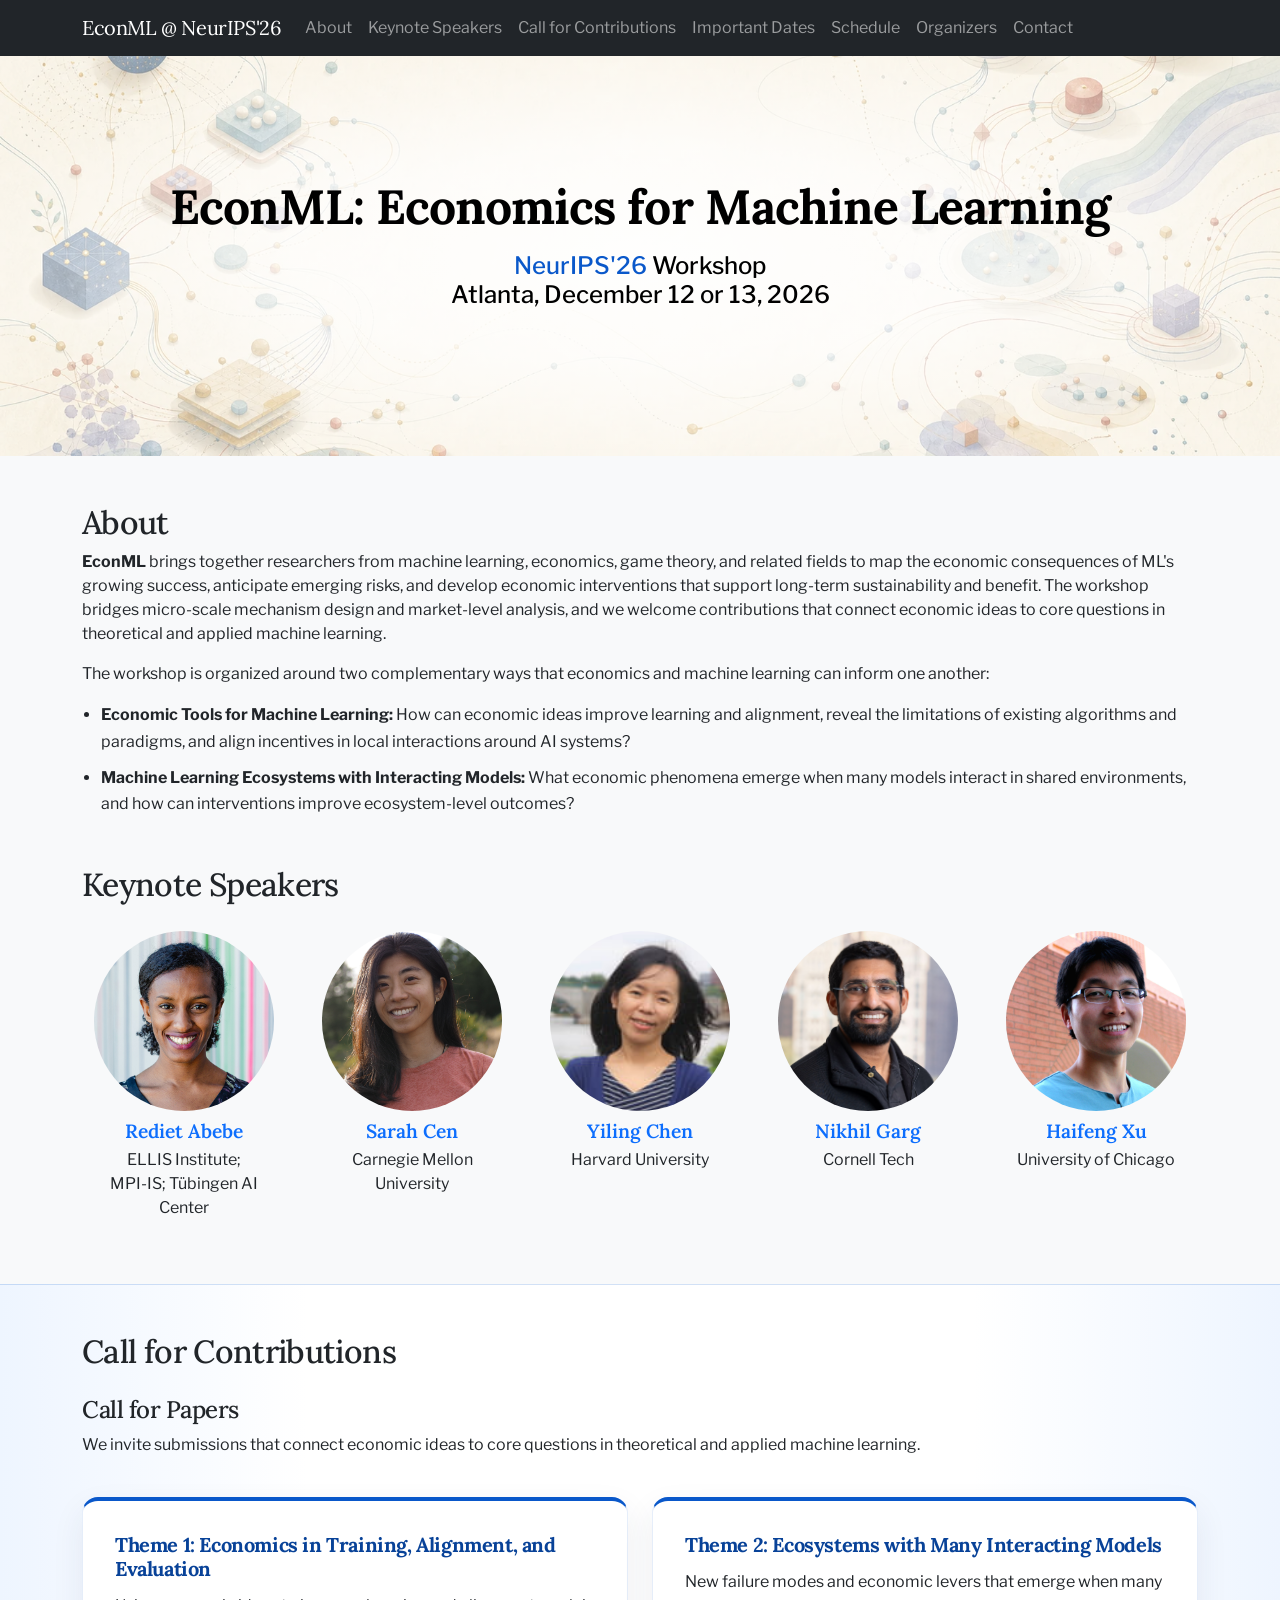
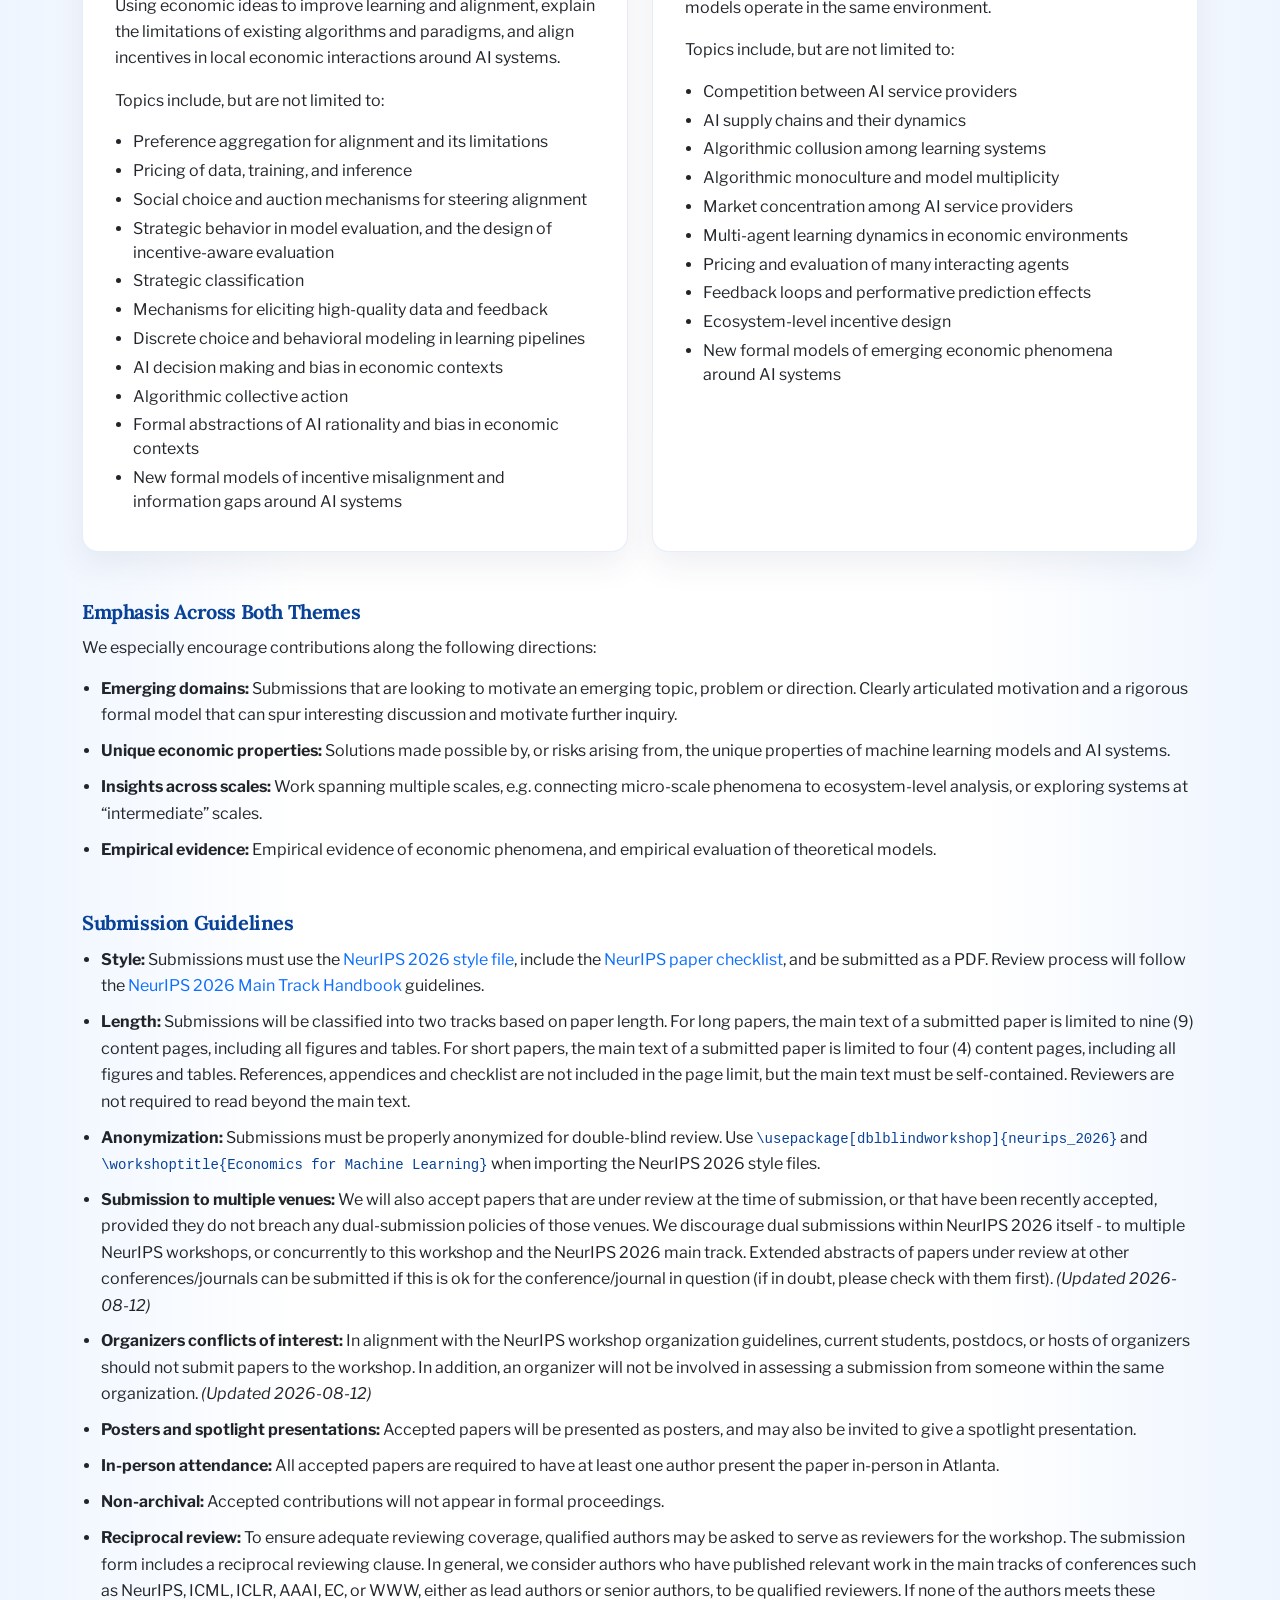
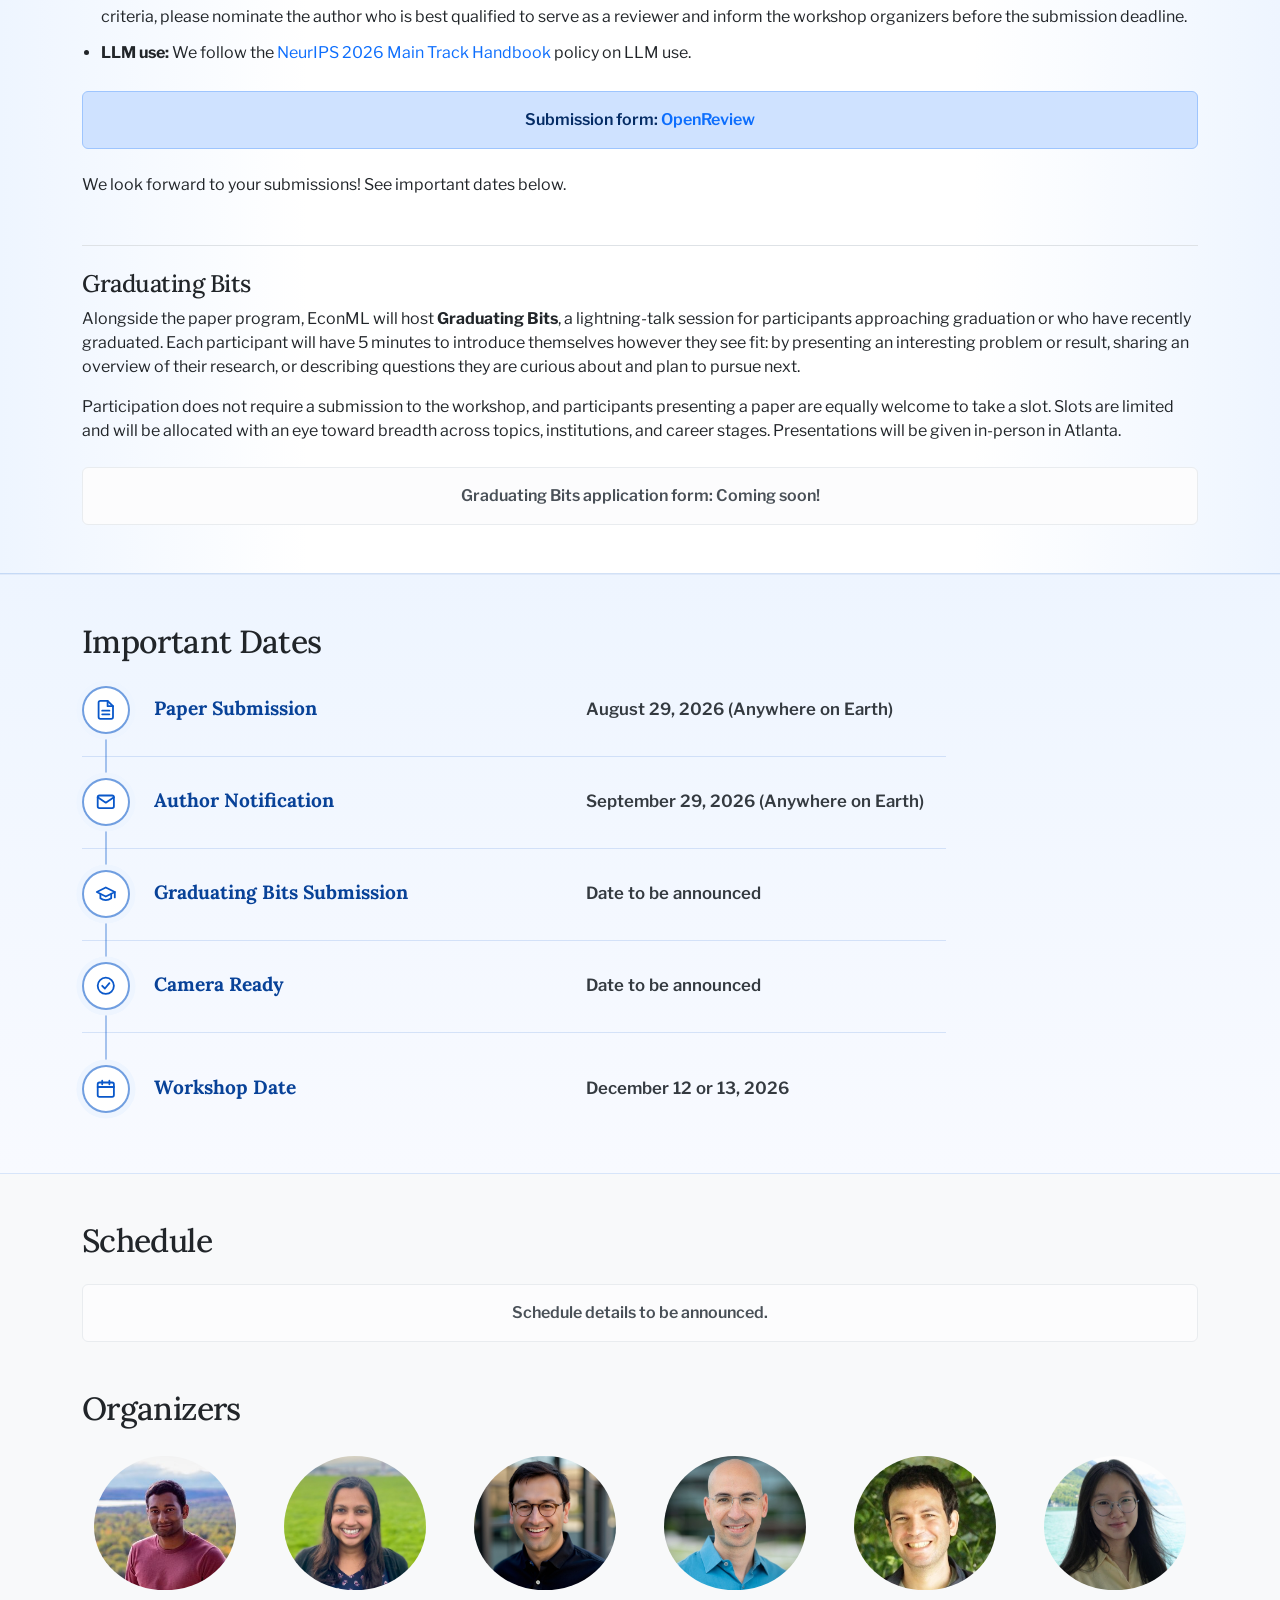
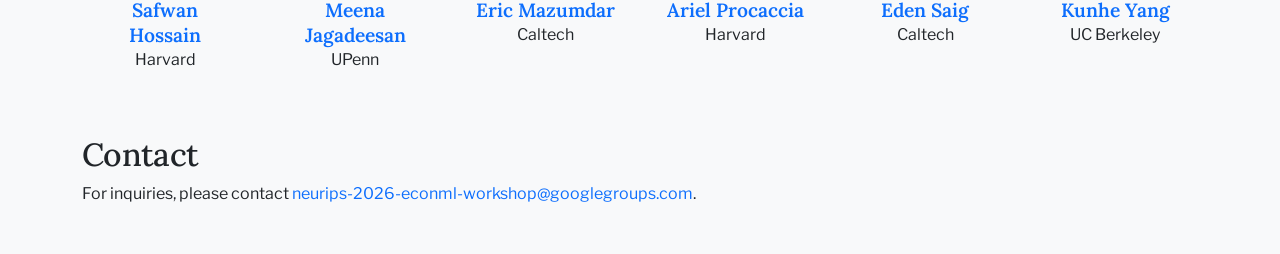
==== index.html @ 90badf42 "Reciprocal review clarification" ====
<!doctype html>
<html lang="en">
  <head>
    <meta charset="utf-8">
    <meta name="viewport" content="width=device-width, initial-scale=1">
    <title>EconML@NeurIPS26</title>
    <link href="https://cdn.jsdelivr.net/npm/bootstrap@5.3.8/dist/css/bootstrap.min.css" rel="stylesheet" integrity="sha384-sRIl4kxILFvY47J16cr9ZwB07vP4J8+LH7qKQnuqkuIAvNWLzeN8tE5YBujZqJLB" crossorigin="anonymous">
    <link rel="preconnect" href="https://fonts.googleapis.com">
    <link rel="preconnect" href="https://fonts.gstatic.com" crossorigin>
    <link href="https://fonts.googleapis.com/css2?family=Libre+Franklin:wght@400;500;600;700&amp;family=Lora:wght@500;600;700&amp;display=swap" rel="stylesheet">
    <link id="site-styles" rel="stylesheet" href="styles.css">
    <link rel="icon" type="image/png" href="img/favicon.png">
    <script>
      const siteStyles = document.getElementById("site-styles");
      siteStyles.href = `styles.css?v=${encodeURIComponent(document.lastModified)}`;
    </script>
    <style>
      a:link {
        text-decoration: none;
      }
      a:hover {
        text-decoration: underline;
      }
      .headshots {
        padding-top: 1.2em;
        text-align: center;
      }
      .headshots img {
        padding-bottom: 0.4em;
        aspect-ratio: 1 / 1;
        object-fit: cover;
        border-radius: 50%;
      }
      h3 {
        font-size: 1.2em;
      }
    </style>
  </head>
  <body>
    <nav class="navbar navbar-expand-lg navbar-dark bg-dark">
      <div class="container">
        <a class="navbar-brand" href="#">EconML @ NeurIPS'26</a>
        <button class="navbar-toggler" type="button" data-bs-toggle="collapse" data-bs-target="#navbarSupportedContent" aria-controls="navbarSupportedContent" aria-expanded="false" aria-label="Toggle navigation">
          <span class="navbar-toggler-icon"></span>
        </button>
        <div class="collapse navbar-collapse" id="navbarSupportedContent">
          <ul class="navbar-nav me-auto mb-2 mb-lg-0">
            <li class="nav-item">
              <a class="nav-link" href="#about">About</a>
            </li>
            <li class="nav-item">
              <a class="nav-link" href="#speakers">Keynote Speakers</a>
            </li>
            <li class="nav-item">
              <a class="nav-link" href="#call-for-contributions">Call for Contributions</a>
            </li>
            <li class="nav-item">
              <a class="nav-link" href="#important-dates">Important Dates</a>
            </li>
            <li class="nav-item">
              <a class="nav-link" href="#schedule">Schedule</a>
            </li>
            <li class="nav-item">
              <a class="nav-link" href="#organizers">Organizers</a>
            </li>
            <li class="nav-item">
              <a class="nav-link" href="#contact">Contact</a>
            </li>
          </ul>
        </div>
      </div>
    </nav>
    <!-- Full-width hero wrapper -->
    <div class="hero-section p-5 text-center bg-image position-relative"
         style="background-image: url('./img/cover-econml-v2.webp');
                height: 400px;
                background-size: cover;
                background-position: center;
                background-repeat: no-repeat;">

      <div class="container d-flex justify-content-center align-items-center h-100 position-relative z-1">
        <div class="text-black">
          <h1 class="mb-3 display-5 fw-bold">EconML: Economics for Machine Learning</h1>
          <p class="mb-4 h4">
            <a href="https://neurips.cc/Conferences/2026" style="color: rgb(10, 88, 202);" class="link-underline link-underline-opacity-0 link-underline-opacity-100-hover">NeurIPS'26</a> Workshop
            <br>
            Atlanta, December 12 or 13, 2026
          </p>
        </div>
      </div>
    </div>
    <!-- About -->
    <section class="container my-5" id="about">
      <h2>About</h2>
      <p>
        <b>EconML</b> brings together researchers from machine learning, economics, game theory, and related fields to map the economic consequences of ML's growing success, anticipate emerging risks, and develop economic interventions that support long-term sustainability and benefit. The workshop bridges micro-scale mechanism design and market-level analysis, and we welcome contributions that connect economic ideas to core questions in theoretical and applied machine learning.
      </p>
      <p>The workshop is organized around two complementary ways that economics and machine learning can inform one another:</p>
      <ul class="detail-list mb-0">
          <li><b>Economic Tools for Machine Learning:</b> How can economic ideas improve learning and alignment, reveal the limitations of existing algorithms and paradigms, and align incentives in local interactions around AI systems?</li>
          <li><b>Machine Learning Ecosystems with Interacting Models:</b> What economic phenomena emerge when many models interact in shared environments, and how can interventions improve ecosystem-level outcomes?</li>
      </ul>
    </section>
    <!-- Keynote Speakers -->
    <div class="container my-5" id="speakers">
      <h2>Keynote Speakers</h2>
      <div class="container headshots speaker-grid">
        <div class="row row-cols-2 row-cols-md-3 row-cols-xl-5 g-5">
          <div class="col">
            <a href="https://institute-tue.ellis.eu/en/people/35f5adb1-9666-42a2-8781-4c16a8de0b50">
              <span class="speaker-photo-frame">
                <img src="img/speakers/rediet.jpg" alt="Rediet Abebe">
              </span>
              <span class="speaker-name">Rediet Abebe</span>
            </a>
            <p>ELLIS Institute; MPI&#x2011;IS; Tübingen AI Center</p>
          </div>
          <div class="col">
            <a href="https://shcen.github.io/">
              <span class="speaker-photo-frame">
                <img src="img/speakers/sarah.jpg" alt="Sarah Cen">
              </span>
              <span class="speaker-name">Sarah Cen</span>
            </a>
            <p>Carnegie Mellon University</p>
          </div>
          <div class="col">
            <a href="https://yiling.seas.harvard.edu/">
              <span class="speaker-photo-frame">
                <img src="img/speakers/yiling.jpg" class="speaker-photo-yiling" alt="Yiling Chen">
              </span>
              <span class="speaker-name">Yiling Chen</span>
            </a>
            <p>Harvard University</p>
          </div>
          <div class="col">
            <a href="https://gargnikhil.com/">
              <span class="speaker-photo-frame">
                <img src="img/speakers/nikhil.jpg" alt="Nikhil Garg">
              </span>
              <span class="speaker-name">Nikhil Garg</span>
            </a>
            <p>Cornell Tech</p>
          </div>
          <div class="col">
            <a href="https://www.haifeng-xu.com/">
              <span class="speaker-photo-frame">
                <img src="img/speakers/haifeng.jpg" alt="Haifeng Xu">
              </span>
              <span class="speaker-name">Haifeng Xu</span>
            </a>
            <p>University of Chicago</p>
          </div>
        </div>
      </div>
    </div>
    <!-- Call for Contributions -->
    <section class="call-for-contributions py-5" id="call-for-contributions">
      <div class="container">
        <h2>Call for Contributions</h2>
        <section class="mt-4" id="call-for-papers">
          <h3>Call for Papers</h3>
          <p>
            We invite submissions that connect economic ideas to core questions in theoretical and applied machine learning.
          </p>
          <div class="row g-4 mt-1">
            <div class="col-lg-6">
              <article class="theme-card">
                <h4>Theme 1: Economics in Training, Alignment, and Evaluation</h4>
                <p>Using economic ideas to improve learning and alignment, explain the limitations of existing algorithms and paradigms, and align incentives in local economic interactions around AI systems.</p>
                <p>Topics include, but are not limited to:</p>
                <ul class="topic-list mb-0">
                  <li>Preference aggregation for alignment and its limitations</li>
                  <li>Pricing of data, training, and inference</li>
                  <li>Social choice and auction mechanisms for steering alignment</li>
                  <li>Strategic behavior in model evaluation, and the design of incentive-aware evaluation</li>
                  <li>Strategic classification</li>
                  <li>Mechanisms for eliciting high-quality data and feedback</li>
                  <li>Discrete choice and behavioral modeling in learning pipelines</li>
                  <li>AI decision making and bias in economic contexts</li>
                  <li>Algorithmic collective action</li>
                  <li>Formal abstractions of AI rationality and bias in economic contexts</li>
                  <li>New formal models of incentive misalignment and information gaps around AI systems</li>
                </ul>
              </article>
            </div>
            <div class="col-lg-6">
              <article class="theme-card">
                <h4>Theme 2: Ecosystems with Many Interacting Models</h4>
                <p>New failure modes and economic levers that emerge when many models operate in the same environment.</p>
                <p>Topics include, but are not limited to:</p>
                <ul class="topic-list mb-0">
                  <li>Competition between AI service providers</li>
                  <li>AI supply chains and their dynamics</li>
                  <li>Algorithmic collusion among learning systems</li>
                  <li>Algorithmic monoculture and model multiplicity</li>
                  <li>Market concentration among AI service providers</li>
                  <li>Multi-agent learning dynamics in economic environments</li>
                  <li>Pricing and evaluation of many interacting agents</li>
                  <li>Feedback loops and performative prediction effects</li>
                  <li>Ecosystem-level incentive design</li>
                  <li>New formal models of emerging economic phenomena around AI systems</li>
                </ul>
              </article>
            </div>
          </div>
          <div class="mt-5">
            <h4>Emphasis Across Both Themes</h4>
            <p>We especially encourage contributions along the following directions:</p>
            <ul class="detail-list">
              <li><b>Emerging domains:</b> Submissions that are looking to motivate an emerging topic, problem or direction. Clearly articulated motivation and a rigorous formal model that can spur interesting discussion and motivate further inquiry.</li>
              <li><b>Unique economic properties:</b> Solutions made possible by, or risks arising from, the unique properties of machine learning models and AI systems.</li>
              <li><b>Insights across scales:</b> Work spanning multiple scales, e.g. connecting micro-scale phenomena to ecosystem-level analysis, or exploring systems at &ldquo;intermediate&rdquo; scales.</li>
              <li><b>Empirical evidence:</b> Empirical evidence of economic phenomena, and empirical evaluation of theoretical models.</li>
            </ul>
          </div>
          <div class="mt-5">
            <h4>Submission Guidelines</h4>
            <ul class="detail-list">
              <li><b>Style:</b> Submissions must use the <a href="https://media.neurips.cc/Conferences/NeurIPS2026/Formatting_Instructions_For_NeurIPS_2026.zip">NeurIPS 2026 style file</a>, include the <a href="https://neurips.cc/public/guides/PaperChecklist">NeurIPS paper checklist</a>, and be submitted as a PDF. Review process will follow the <a href="https://neurips.cc/Conferences/2026/MainTrackHandbook">NeurIPS 2026 Main Track Handbook</a> guidelines.</li>
              <li><b>Length:</b> Submissions will be classified into two tracks based on paper length. For long papers, the main text of a submitted paper is limited to nine (9) content pages, including all figures and tables. For short papers, the main text of a submitted paper is limited to four (4) content pages, including all figures and tables. References, appendices and checklist are not included in the page limit, but the main text must be self-contained. Reviewers are not required to read beyond the main text.</li>
              <li><b>Anonymization:</b> Submissions must be properly anonymized for double-blind review. Use <code>\usepackage[dblblindworkshop]{neurips_2026}</code> and <code>\workshoptitle{Economics for Machine Learning}</code> when importing the NeurIPS 2026 style files.</li>
              <li><b>Submission to multiple venues:</b> We will also accept papers that are under review at the time of submission, or that have been recently accepted, provided they do not breach any dual-submission policies of those venues. We discourage dual submissions within NeurIPS 2026 itself - to multiple NeurIPS workshops, or concurrently to this workshop and the NeurIPS 2026 main track. Extended abstracts of papers under review at other conferences/journals can be submitted if this is ok for the conference/journal in question (if in doubt, please check with them first). <i>(Updated 2026-08-12)</i></li>
              <li><b>Organizers conflicts of interest:</b> In alignment with the NeurIPS workshop organization guidelines, current students, postdocs, or hosts of organizers should not submit papers to the workshop. In addition, an organizer will not be involved in assessing a submission from someone within the same organization. <i>(Updated 2026-08-12)</i></li>
              <li><b>Posters and spotlight presentations:</b> Accepted papers will be presented as posters, and may also be invited to give a spotlight presentation.</li>
              <li><b>In-person attendance:</b> All accepted papers are required to have at least one author present the paper in-person in Atlanta.</li>
              <li><b>Non-archival:</b> Accepted contributions will not appear in formal proceedings.</li>
              <li><b>Reciprocal review:</b> To ensure adequate reviewing coverage, qualified authors may be asked to serve as reviewers for the workshop. The submission form includes a reciprocal reviewing clause. In general, we consider authors who have published relevant work in the main tracks of conferences such as NeurIPS, ICML, ICLR, AAAI, EC, or WWW, either as lead authors or senior authors, to be qualified reviewers. If none of the authors meets these criteria, please nominate the author who is best qualified to serve as a reviewer and inform the workshop organizers before the submission deadline.</li>
              <li><b>LLM use:</b> We follow the <a href="https://neurips.cc/Conferences/2026/MainTrackHandbook">NeurIPS 2026 Main Track Handbook</a> policy on LLM use.</li>
            </ul>
          </div>
          <div class="alert alert-primary text-center fw-semibold mt-4 mb-4">
            <div>
              Submission form: <a href="https://openreview.net/group?id=NeurIPS.cc/2026/Workshop/EconML">OpenReview</a>
            </div>
          </div>
          <div>
            We look forward to your submissions! See important dates below.
          </div>
        </section>
        <section class="mt-5 pt-4 border-top" id="graduating-bits">
          <h3>Graduating Bits</h3>
          <p>
            Alongside the paper program, EconML will host <b>Graduating Bits</b>, a lightning-talk session for participants approaching graduation or who have recently graduated. Each participant will have 5 minutes to introduce themselves however they see fit: by presenting an interesting problem or result, sharing an overview of their research, or describing questions they are curious about and plan to pursue next.
          </p>
          <p>
            Participation does not require a submission to the workshop, and participants presenting a paper are equally welcome to take a slot. Slots are limited and will be allocated with an eye toward breadth across topics, institutions, and career stages. Presentations will be given in-person in Atlanta.
          </p>
          <div class="alert alert-light text-center fw-semibold mt-4 mb-0" role="status">
            Graduating Bits application form: Coming soon!
          </div>
        </section>
      </div>
    </section>
    <!-- Important Dates -->
    <section class="important-dates py-5" id="important-dates">
      <div class="container">
        <div class="mb-4">
          <h2>Important Dates</h2>
        </div>
        <ol class="date-timeline list-unstyled mb-0">
          <li class="date-timeline-item">
            <div class="date-icon" aria-hidden="true">
              <svg viewBox="0 0 24 24" fill="none" stroke="currentColor" stroke-width="2" stroke-linecap="round" stroke-linejoin="round" focusable="false">
                <path d="M14 2H6a2 2 0 0 0-2 2v16a2 2 0 0 0 2 2h12a2 2 0 0 0 2-2V8z"></path>
                <path d="M14 2v6h6"></path>
                <path d="M8 13h8M8 17h8"></path>
              </svg>
            </div>
            <div class="date-timeline-content">
              <h3>Paper Submission</h3>
              <p class="date-value mb-0"><time datetime="2026-08-29">August 29, 2026</time> (Anywhere on Earth)</p>
            </div>
          </li>
          <li class="date-timeline-item">
            <div class="date-icon" aria-hidden="true">
              <svg viewBox="0 0 24 24" fill="none" stroke="currentColor" stroke-width="2" stroke-linecap="round" stroke-linejoin="round" focusable="false">
                <rect x="3" y="5" width="18" height="14" rx="2"></rect>
                <path d="m3 7 9 6 9-6"></path>
              </svg>
            </div>
            <div class="date-timeline-content">
              <h3>Author Notification</h3>
              <p class="date-value mb-0"><time datetime="2026-09-29">September 29, 2026</time> (Anywhere on Earth)</p>
            </div>
          </li>
          <li class="date-timeline-item">
            <div class="date-icon" aria-hidden="true">
              <svg viewBox="0 0 24 24" fill="none" stroke="currentColor" stroke-width="2" stroke-linecap="round" stroke-linejoin="round" focusable="false">
                <path d="m2 10 10-5 10 5-10 5-10-5z"></path>
                <path d="M6 12.5V17c3.5 2.5 8.5 2.5 12 0v-4.5"></path>
                <path d="M22 10v6"></path>
              </svg>
            </div>
            <div class="date-timeline-content">
              <h3>Graduating Bits Submission</h3>
              <p class="date-value mb-0">Date to be announced</p>
            </div>
          </li>
          <li class="date-timeline-item">
            <div class="date-icon" aria-hidden="true">
              <svg viewBox="0 0 24 24" fill="none" stroke="currentColor" stroke-width="2" stroke-linecap="round" stroke-linejoin="round" focusable="false">
                <circle cx="12" cy="12" r="9"></circle>
                <path d="m8 12 3 3 5-6"></path>
              </svg>
            </div>
            <div class="date-timeline-content">
              <h3>Camera Ready</h3>
              <!-- Replace with the confirmed camera-ready deadline. -->
              <p class="date-value mb-0">Date to be announced</p>
            </div>
          </li>
          <li class="date-timeline-item">
            <div class="date-icon" aria-hidden="true">
              <svg viewBox="0 0 24 24" fill="none" stroke="currentColor" stroke-width="2" stroke-linecap="round" stroke-linejoin="round" focusable="false">
                <rect x="3" y="5" width="18" height="16" rx="2"></rect>
                <path d="M16 3v4M8 3v4M3 10h18"></path>
              </svg>
            </div>
            <div class="date-timeline-content">
              <h3>Workshop Date</h3>
              <p class="date-value mb-0">December 12 or 13, 2026</p>
            </div>
          </li>
        </ol>
      </div>
    </section>
    <!-- Schedule -->
    <div class="container my-5" id="schedule">
      <h2>Schedule</h2>
      <div class="alert alert-light text-center fw-semibold mt-4 mb-0" role="status">
        Schedule details to be announced.
      </div>
    </div>
    <!-- Organizers -->
    <div class="container my-5" id="organizers">
      <h2>Organizers</h2>
      <div class="container headshots organizer-grid">
        <div class="row row-cols-3 row-cols-md-3 row-cols-xl-6 g-5">
            <!-- <img src="img2.jpg" class="img-fluid rounded-circle w-100" alt=""> -->
          <div class="col">
            <a href="https://safwanhossain.github.io/">
              <img src="img/organizers/safwan.jpg" class="img-fluid w-100">
              Safwan Hossain
            </a>
            <p>Harvard</p>
          </div>
          <div class="col">
            <a href="https://mjagadeesan.github.io/">
              <img src="img/organizers/meena.jpg" class="img-fluid w-100">
              Meena Jagadeesan
            </a>
            <p>UPenn</p>
          </div>
          <div class="col">
            <a href="https://www.ericmazumdar.com/">
              <img src="img/organizers/eric.jpg" class="img-fluid w-100">
              Eric Mazumdar
            </a>
            <p>Caltech</p>
          </div>
          <div class="col">
            <a href="https://procaccia.info/">
              <img src="img/organizers/ariel.jpg" class="img-fluid w-100">
              Ariel Procaccia
            </a>
            <p>Harvard</p>
          </div>
          <div class="col">
            <a href="https://edensaig.github.io/">
              <img src="img/organizers/eden.jpg" class="img-fluid w-100">
              Eden Saig
            </a>
            <p>Caltech</p>
          </div>
          <div class="col">
            <a href="https://www.kunheyang.com/">
              <img src="img/organizers/kunhe.jpg" class="img-fluid w-100">
              Kunhe Yang
            </a>
            <p>UC Berkeley</p>
          </div>
        </div>
      </div>
    </div>
    <section class="container my-5" id="contact">
      <h2>Contact</h2>
      <span>For inquiries, please contact <a href="mailto:neurips-2026-econml-workshop@googlegroups.com">neurips-2026-econml-workshop@googlegroups.com</a>.</span>
    </section>
    <script src="https://cdn.jsdelivr.net/npm/bootstrap@5.3.8/dist/js/bootstrap.bundle.min.js" integrity="sha384-FKyoEForCGlyvwx9Hj09JcYn3nv7wiPVlz7YYwJrWVcXK/BmnVDxM+D2scQbITxI" crossorigin="anonymous"></script>
    <script src="main.js"></script>
  </body>
</html>
---- styles.css ----
/*
 * Custom CSS
 */

:root {
  --bs-body-bg: var(--bs-gray-100);
  --bs-body-font-family: "Libre Franklin", sans-serif;
  --econml-blue: #0a58ca;
  --econml-blue-dark: #084298;
  --econml-blue-soft: #eef5ff;
}

h1,
h2,
h3,
h4,
h5,
h6,
.navbar-brand {
  font-family: "Lora", serif;
  letter-spacing: -0.02em;
}

.speaker-grid a,
.organizer-grid a {
  display: block;
  font-family: "Lora", serif;
  font-size: 1.2rem;
  font-weight: 600;
  line-height: 1.3;
}

.speaker-grid a {
  display: flex;
  flex-direction: column;
}

.speaker-grid .speaker-name {
  display: block;
  min-height: 3.15rem;
}

.speaker-grid .col > p {
  margin-top: 0.25rem;
}

.speaker-photo-frame {
  display: block;
  width: 100%;
  aspect-ratio: 1 / 1;
  margin-bottom: 0.4em;
  overflow: hidden;
  border-radius: 50%;
}

.headshots .speaker-photo-frame img {
  display: block;
  width: 100%;
  height: 100%;
  padding-bottom: 0;
  aspect-ratio: auto;
  object-fit: cover;
  border-radius: 0;
}

.speaker-photo-yiling {
  object-position: center top;
  transform: translate(-2.5%, -3%) scale(1.08);
}

@media (min-width: 576px) {
  .speaker-grid .speaker-name {
    min-height: 1.6rem;
  }
}

.hero-section::before {
  position: absolute;
  inset: 0;
  content: "";
  background: radial-gradient(
    ellipse at center,
    rgba(255, 255, 255, 0.95) 0%,
    rgba(255, 255, 255, 0.82) 38%,
    rgba(255, 255, 255, 0.4) 78%
  );
  background-color: rgba(255, 255, 255, 0.16);
  pointer-events: none;
}

.subsection-title {
  font-size: 1.5rem;
}

.theme-card {
  height: 100%;
  padding: 2rem;
  background-color: #fff;
  border: 1px solid rgba(10, 88, 202, 0.1);
  border-top: 4px solid var(--econml-blue);
  border-radius: 1rem;
  box-shadow: 0 0.8rem 2rem rgba(33, 52, 85, 0.08);
}

.theme-card h3,
.theme-card h4 {
  margin-bottom: 1rem;
  color: var(--econml-blue-dark);
  font-size: 1.35rem;
}

.theme-card h4 {
  font-size: 1.2rem;
}

.theme-card p {
  line-height: 1.65;
}

.topic-list {
  padding-left: 1.1rem;
}

.topic-list li {
  margin-bottom: 0.3rem;
  line-height: 1.5;
}

.call-for-contributions {
  background: linear-gradient(90deg, var(--econml-blue-soft), #fff 24%, #fff 76%, var(--econml-blue-soft));
  border-block: 1px solid rgba(10, 88, 202, 0.18);
}

.call-for-contributions h3 {
  font-size: 1.5rem;
}

.call-for-contributions h4 {
  margin-bottom: 0.75rem;
  color: var(--econml-blue-dark);
  font-size: 1.25rem;
  font-weight: 700;
}

.detail-list {
  padding-left: 1.2rem;
}

.detail-list li {
  margin-bottom: 0.6rem;
  line-height: 1.65;
}

.detail-list code {
  color: var(--econml-blue-dark);
  word-break: break-word;
}

.important-dates {
  background: linear-gradient(180deg, var(--econml-blue-soft), #f8faff);
  border-block: 1px solid rgba(10, 88, 202, 0.1);
}

.date-timeline {
  position: relative;
  max-width: 54rem;
}

.date-timeline::before {
  position: absolute;
  top: 1.5rem;
  bottom: 1.5rem;
  left: 1.5rem;
  width: 2px;
  content: "";
  background-color: rgba(10, 88, 202, 0.34);
  transform: translateX(-50%);
}

.date-timeline-item {
  position: relative;
  display: grid;
  grid-template-columns: 3rem minmax(0, 1fr);
  column-gap: 1.5rem;
  align-items: center;
  min-height: 4.5rem;
  padding-bottom: 1.35rem;
  border-bottom: 1px solid rgba(10, 88, 202, 0.14);
}

.date-timeline-item:not(:last-child) {
  margin-bottom: 1.25rem;
}

.date-timeline-item:last-child {
  padding-bottom: 0;
  border-bottom: 0;
}

.date-timeline-content {
  display: grid;
  grid-template-columns: minmax(0, 1fr) minmax(15rem, 0.9fr);
  column-gap: 2rem;
  align-items: baseline;
}

.date-icon {
  position: relative;
  z-index: 1;
  display: flex;
  align-items: center;
  justify-content: center;
  width: 3rem;
  height: 3rem;
  color: var(--econml-blue);
  background-color: #fff;
  border: 2px solid rgba(10, 88, 202, 0.58);
  border-radius: 50%;
  box-shadow: 0 0 0 0.35rem var(--econml-blue-soft);
}

.date-icon svg {
  width: 1.35rem;
  height: 1.35rem;
}

.date-timeline-content h3 {
  margin: 0;
  color: var(--econml-blue-dark);
  font-family: "Lora", serif;
  font-size: 1.2rem;
  font-weight: 700;
  letter-spacing: 0;
}

.date-value {
  color: var(--bs-gray-800);
  font-size: 1.05rem;
  font-weight: 600;
}

.date-note {
  grid-column: 2;
  color: var(--bs-gray-600);
  font-size: 0.9rem;
}

@media (max-width: 767.98px) {
  .date-timeline::before {
    top: 1.375rem;
    bottom: 1.375rem;
    left: 1.375rem;
  }

  .date-timeline-item {
    grid-template-columns: 2.75rem minmax(0, 1fr);
    column-gap: 1rem;
  }

  .date-icon {
    width: 2.75rem;
    height: 2.75rem;
  }

  .date-timeline-content {
    grid-template-columns: 1fr;
    row-gap: 0.35rem;
  }

  .date-note {
    grid-column: 1;
  }
}
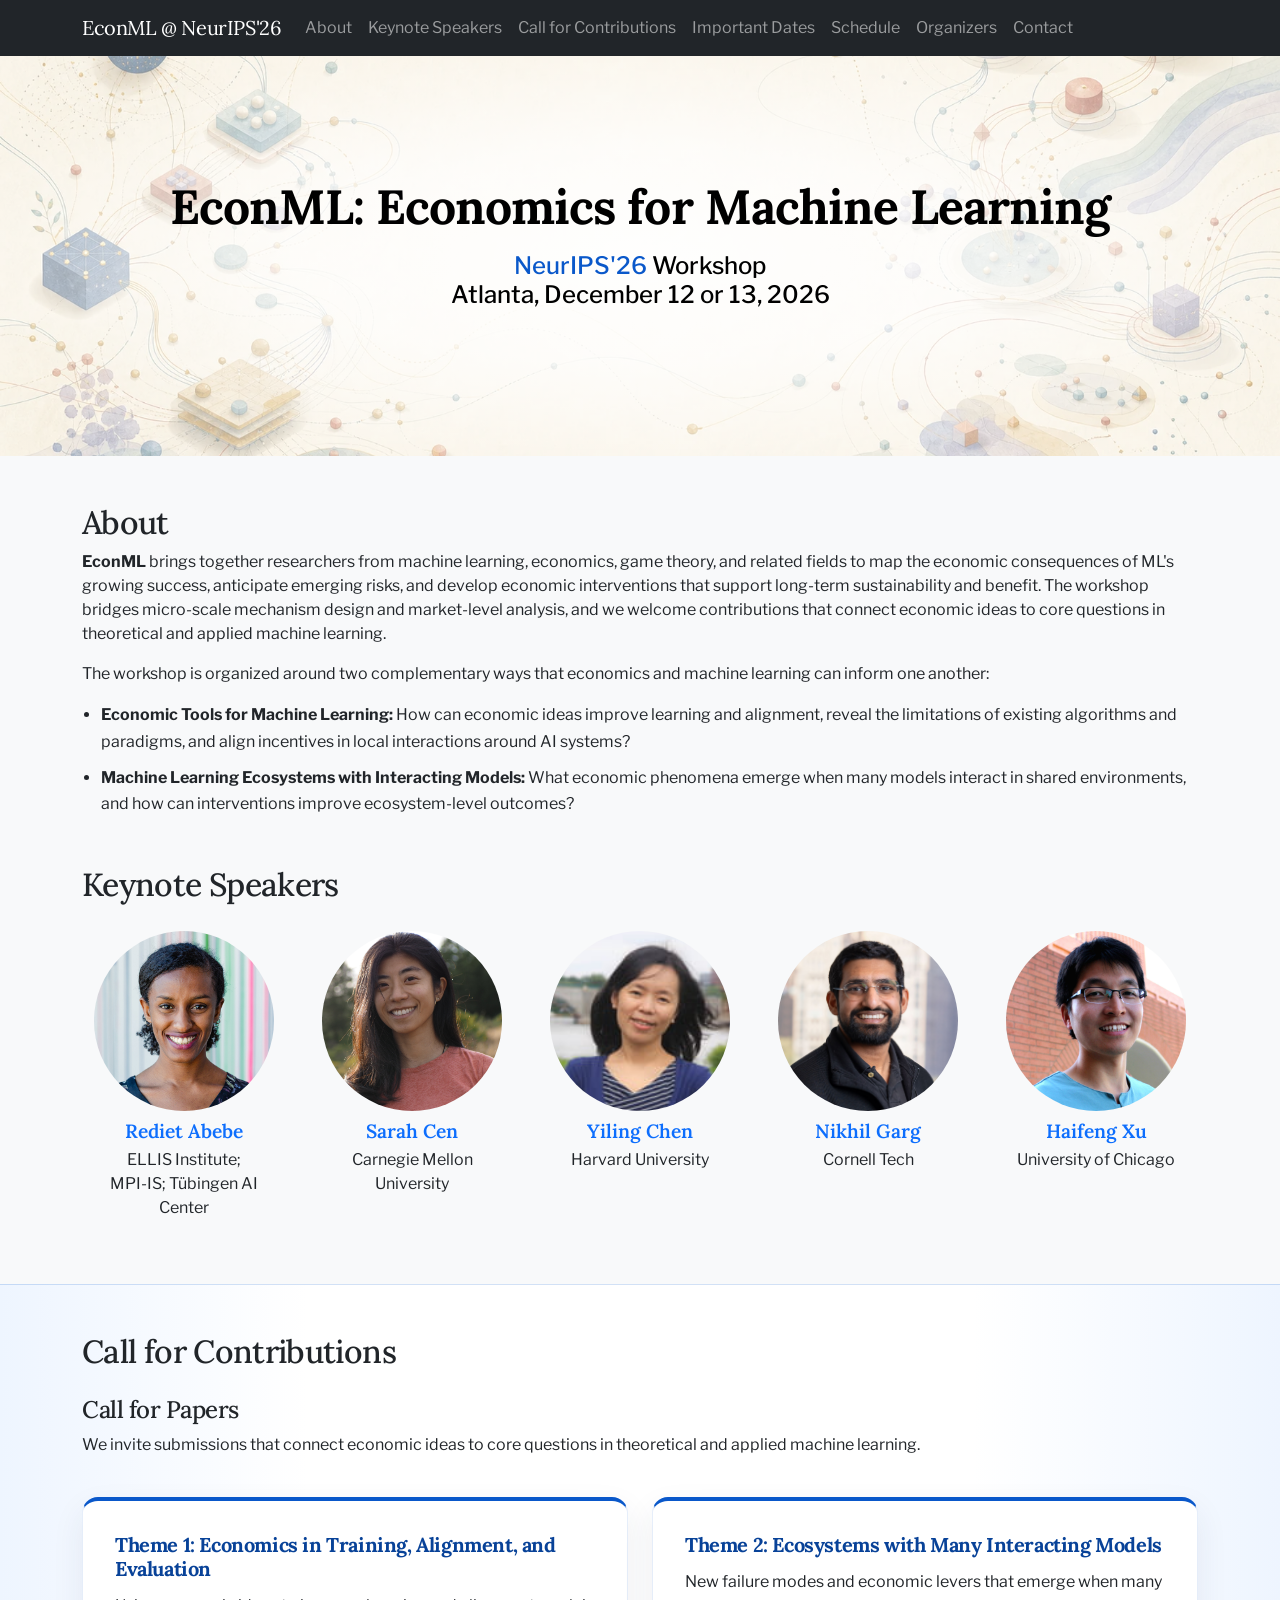
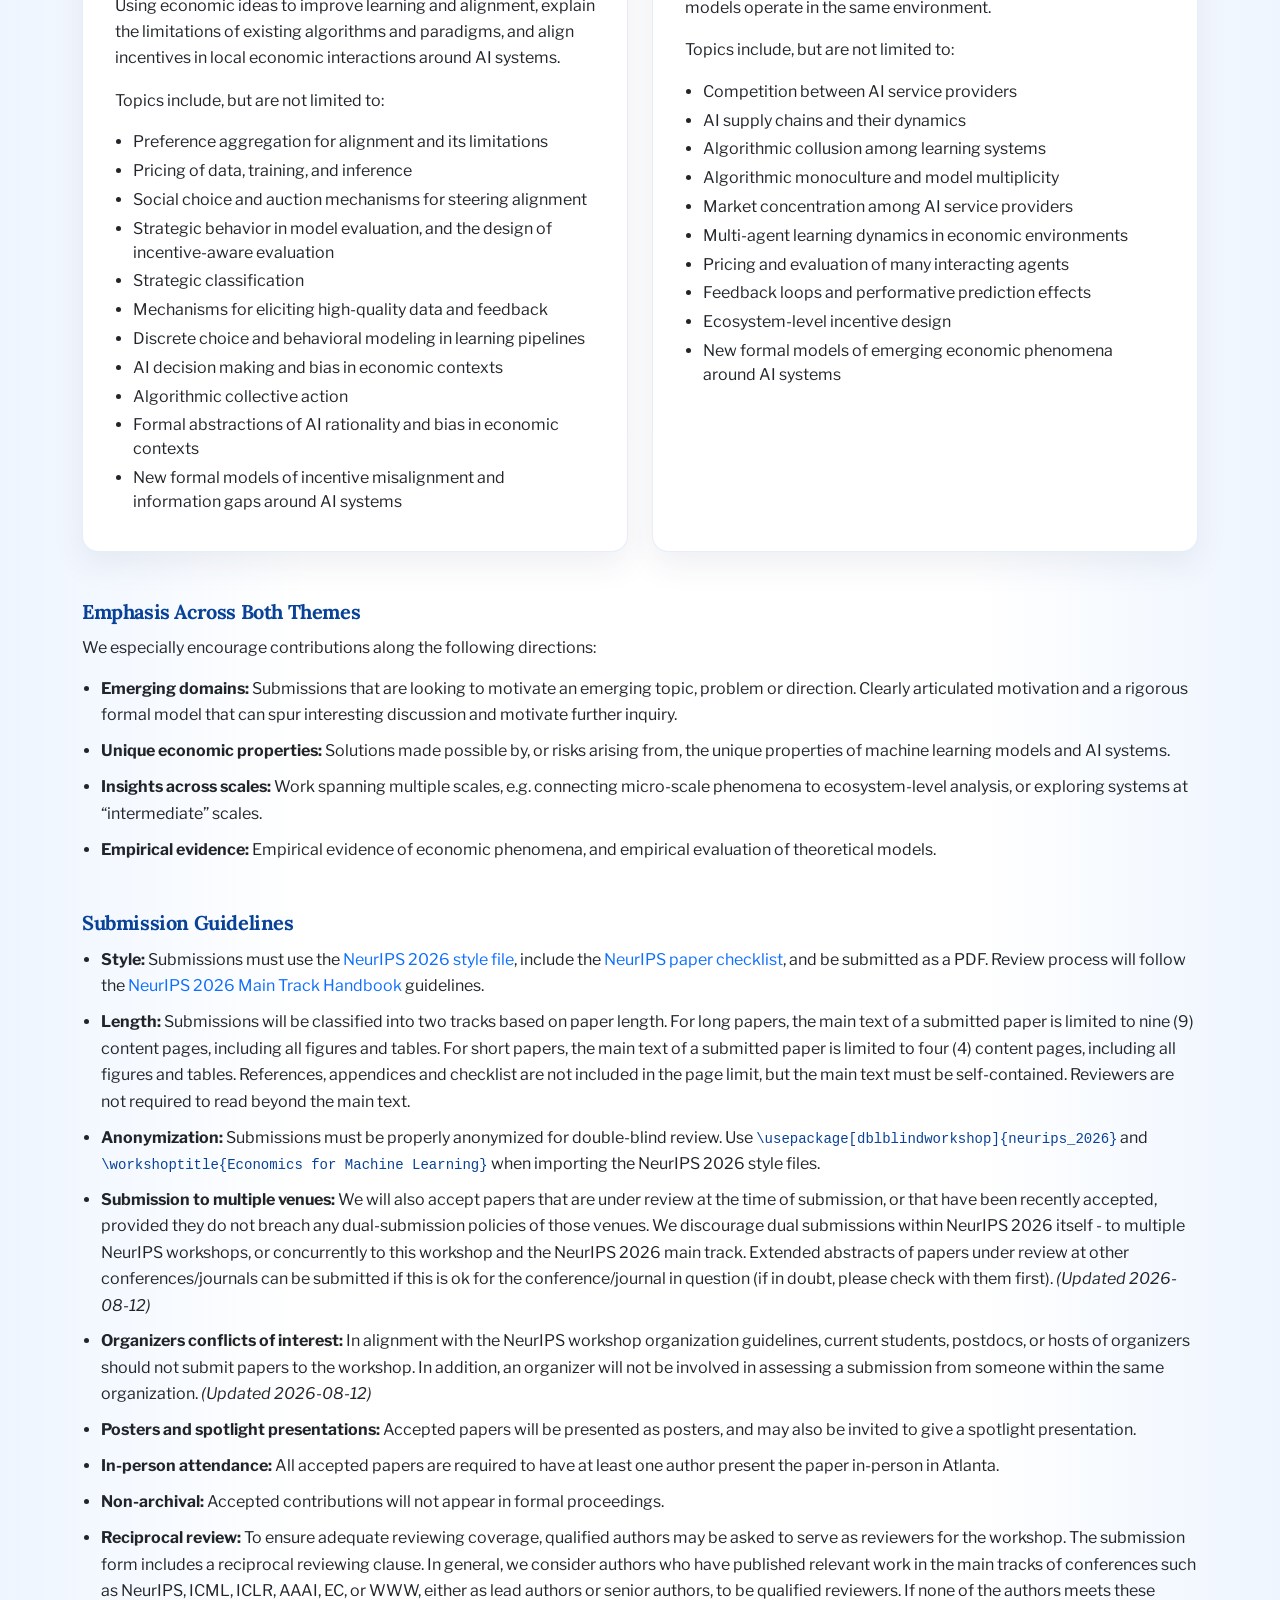
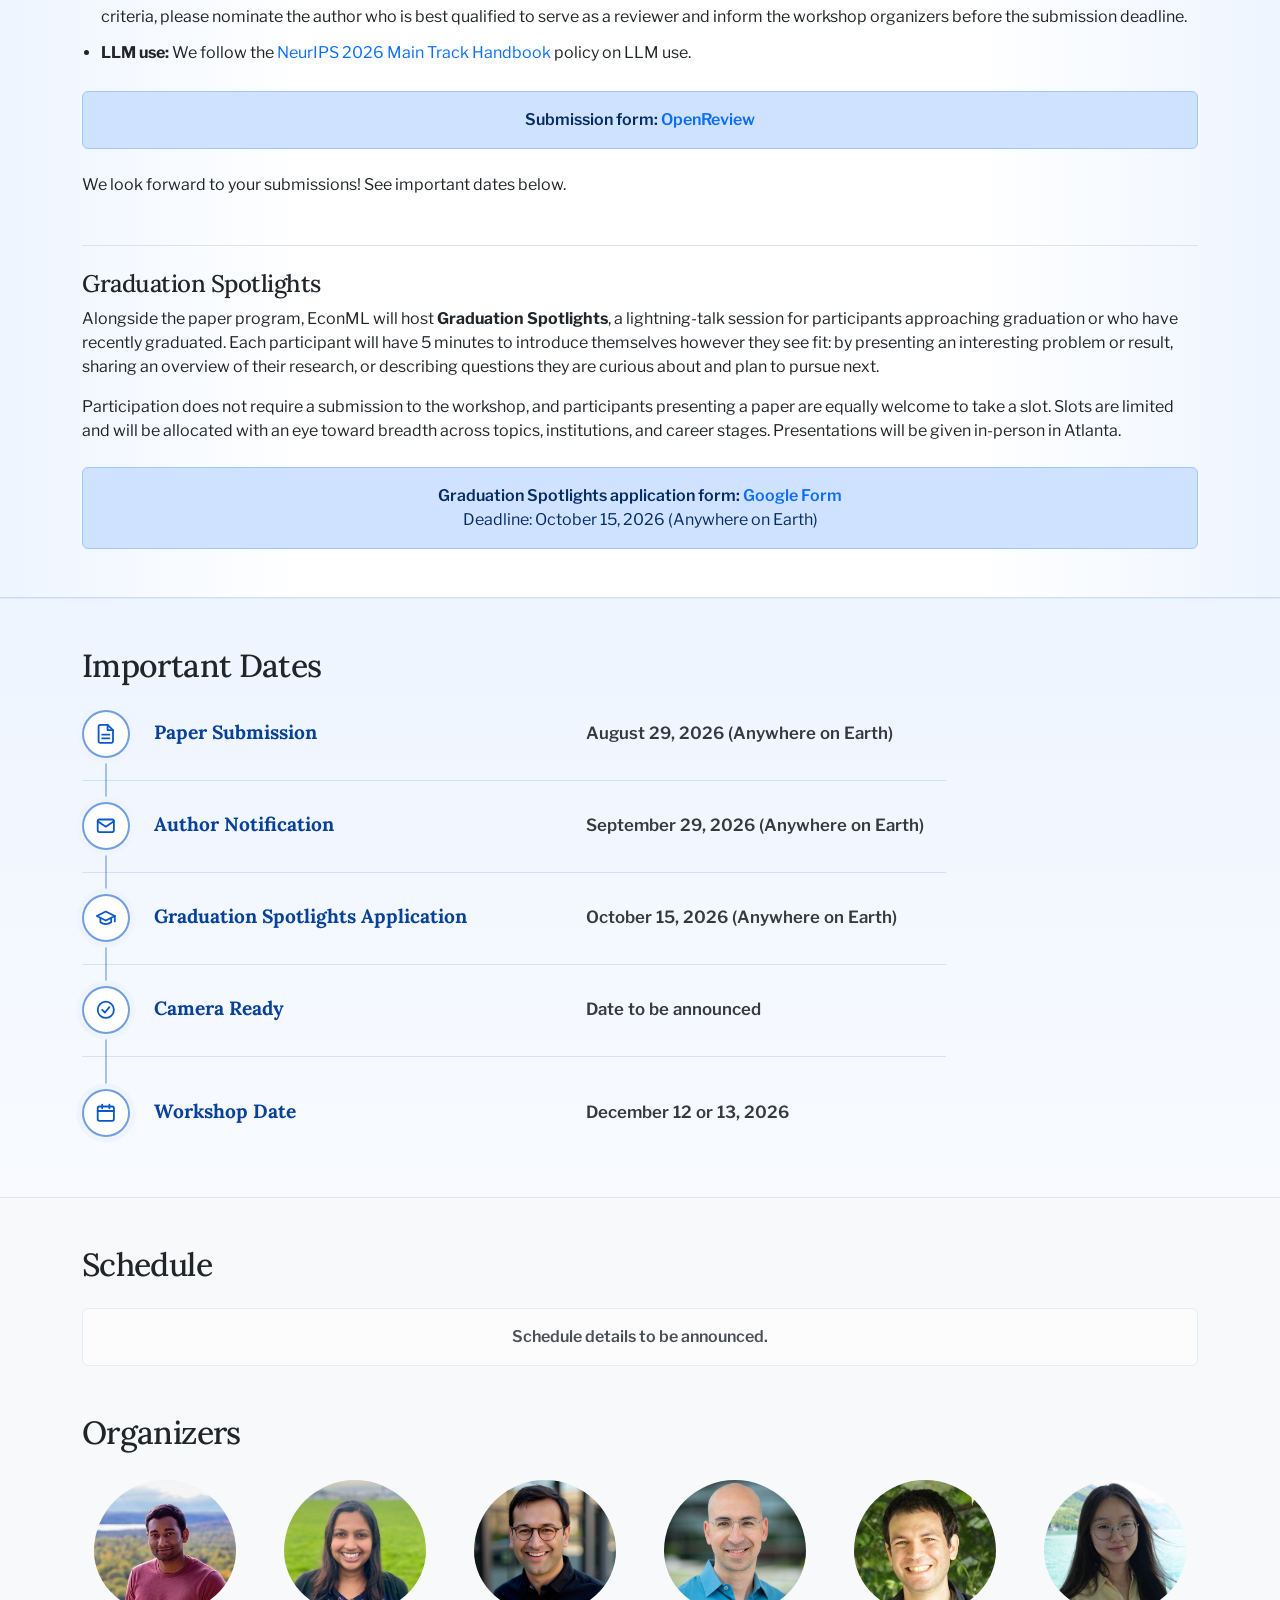
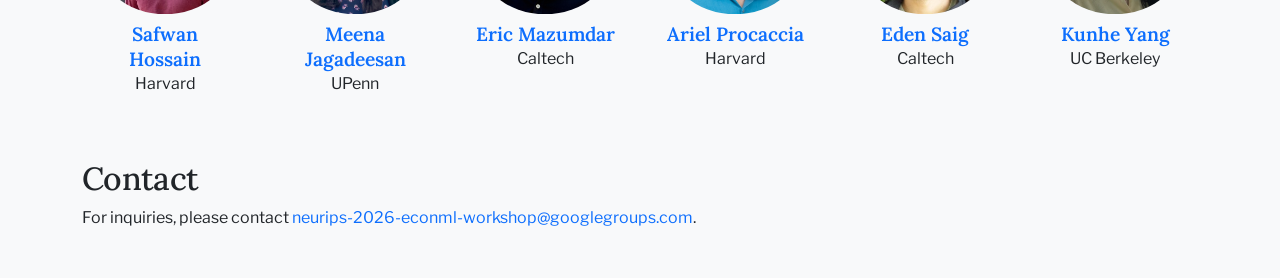
==== commit 0e4cd8d2: "Graduation spotlights" ====
--- a/index.html
+++ b/index.html
@@ -238,16 +238,19 @@
             We look forward to your submissions! See important dates below.
           </div>
         </section>
-        <section class="mt-5 pt-4 border-top" id="graduating-bits">
-          <h3>Graduating Bits</h3>
+        <section class="mt-5 pt-4 border-top" id="graduation-spotlights">
+          <h3>Graduation Spotlights</h3>
           <p>
-            Alongside the paper program, EconML will host <b>Graduating Bits</b>, a lightning-talk session for participants approaching graduation or who have recently graduated. Each participant will have 5 minutes to introduce themselves however they see fit: by presenting an interesting problem or result, sharing an overview of their research, or describing questions they are curious about and plan to pursue next.
+            Alongside the paper program, EconML will host <b>Graduation Spotlights</b>, a lightning-talk session for participants approaching graduation or who have recently graduated. Each participant will have 5 minutes to introduce themselves however they see fit: by presenting an interesting problem or result, sharing an overview of their research, or describing questions they are curious about and plan to pursue next.
           </p>
           <p>
             Participation does not require a submission to the workshop, and participants presenting a paper are equally welcome to take a slot. Slots are limited and will be allocated with an eye toward breadth across topics, institutions, and career stages. Presentations will be given in-person in Atlanta.
           </p>
-          <div class="alert alert-light text-center fw-semibold mt-4 mb-0" role="status">
-            Graduating Bits application form: Coming soon!
+          <div class="alert alert-primary text-center fw-semibold mt-4 mb-0">
+            <div>
+              Graduation Spotlights application form: <a href="https://forms.gle/Y5Xvb1rfPPVktD3w7">Google Form</a>
+            </div>
+            <div class="fw-normal">Deadline: <time datetime="2026-10-15">October 15, 2026</time> (Anywhere on Earth)</div>
           </div>
         </section>
       </div>
@@ -293,8 +296,8 @@
               </svg>
             </div>
             <div class="date-timeline-content">
-              <h3>Graduating Bits Submission</h3>
-              <p class="date-value mb-0">Date to be announced</p>
+              <h3>Graduation Spotlights Application</h3>
+              <p class="date-value mb-0"><time datetime="2026-10-15">October 15, 2026</time> (Anywhere on Earth)</p>
             </div>
           </li>
           <li class="date-timeline-item">
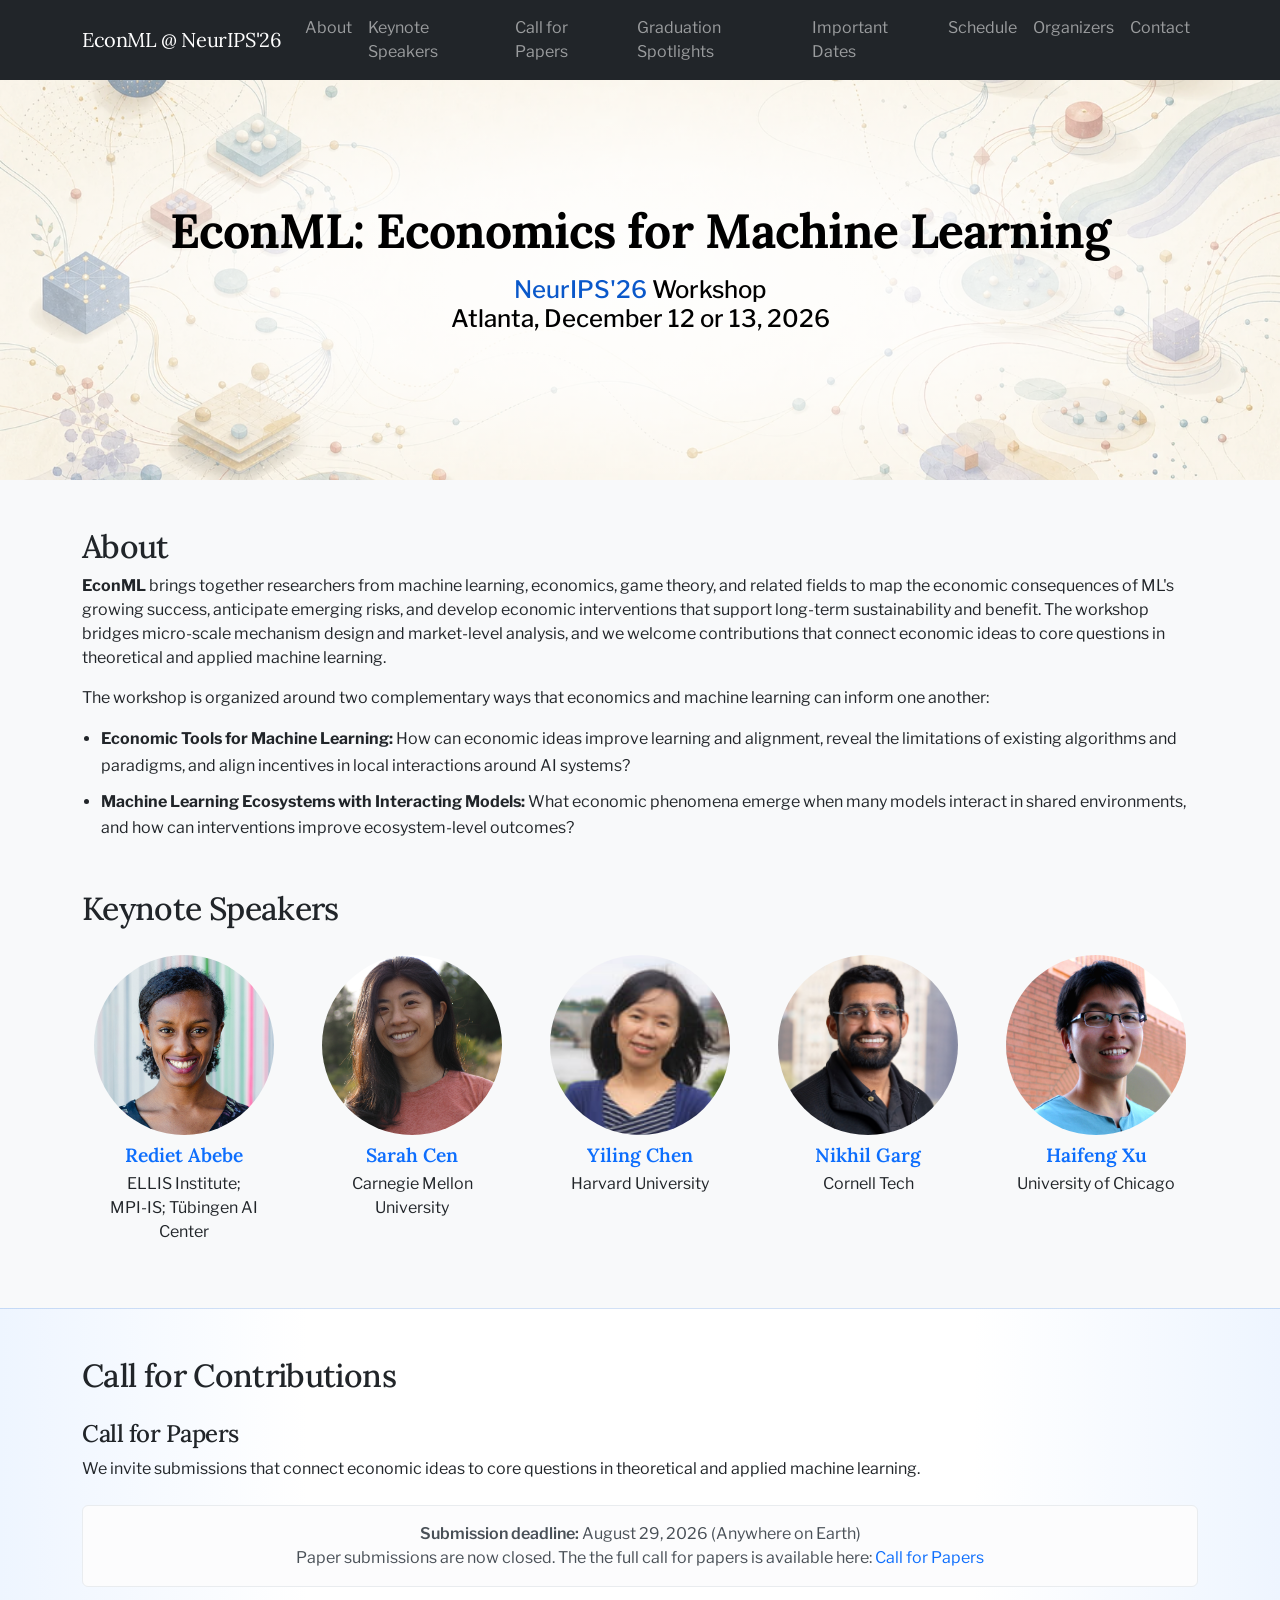
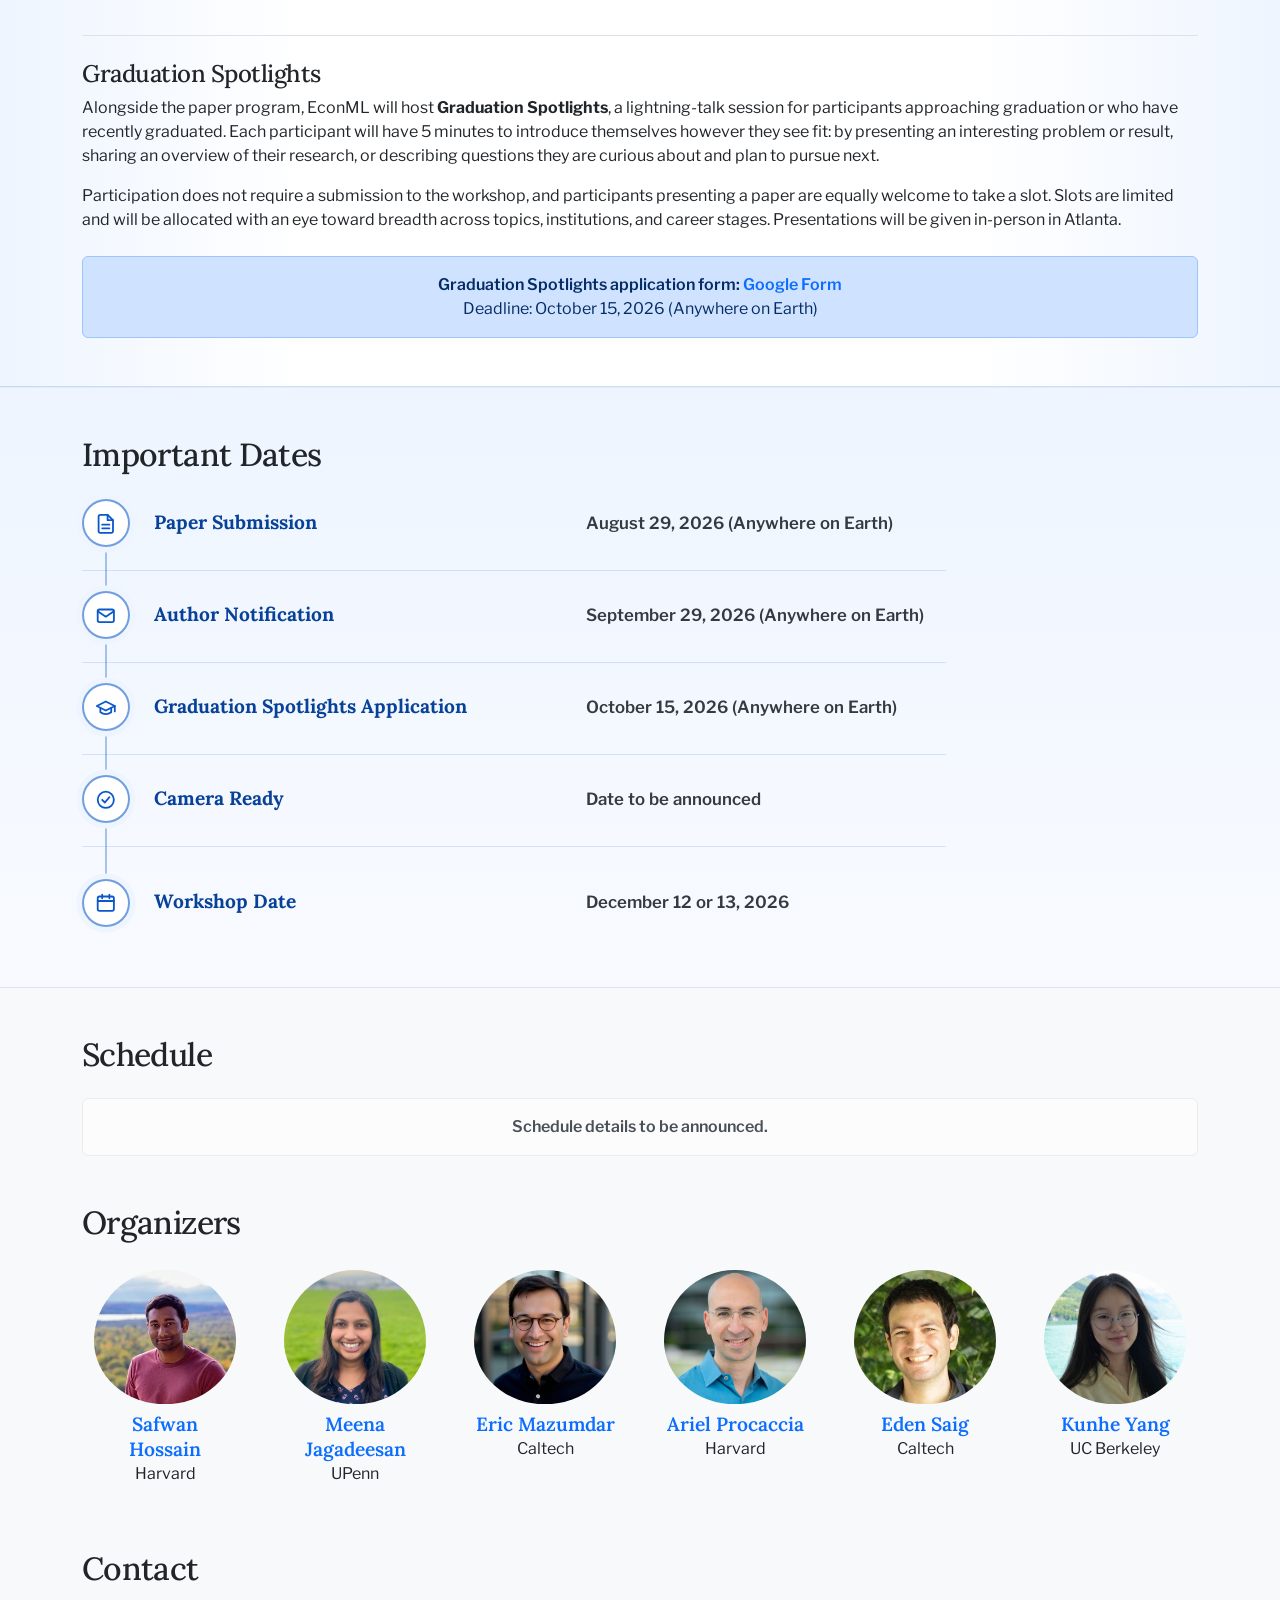
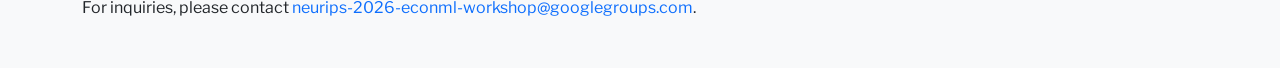
==== commit 8e5a2d5f: "Call for papers" ====
--- a/index.html
+++ b/index.html
@@ -52,7 +52,10 @@
               <a class="nav-link" href="#speakers">Keynote Speakers</a>
             </li>
             <li class="nav-item">
-              <a class="nav-link" href="#call-for-contributions">Call for Contributions</a>
+              <a class="nav-link" href="cfp.html">Call for Papers</a>
+            </li>
+            <li class="nav-item">
+              <a class="nav-link" href="#graduation-spotlights">Graduation Spotlights</a>
             </li>
             <li class="nav-item">
               <a class="nav-link" href="#important-dates">Important Dates</a>
@@ -163,79 +166,9 @@
           <p>
             We invite submissions that connect economic ideas to core questions in theoretical and applied machine learning.
           </p>
-          <div class="row g-4 mt-1">
-            <div class="col-lg-6">
-              <article class="theme-card">
-                <h4>Theme 1: Economics in Training, Alignment, and Evaluation</h4>
-                <p>Using economic ideas to improve learning and alignment, explain the limitations of existing algorithms and paradigms, and align incentives in local economic interactions around AI systems.</p>
-                <p>Topics include, but are not limited to:</p>
-                <ul class="topic-list mb-0">
-                  <li>Preference aggregation for alignment and its limitations</li>
-                  <li>Pricing of data, training, and inference</li>
-                  <li>Social choice and auction mechanisms for steering alignment</li>
-                  <li>Strategic behavior in model evaluation, and the design of incentive-aware evaluation</li>
-                  <li>Strategic classification</li>
-                  <li>Mechanisms for eliciting high-quality data and feedback</li>
-                  <li>Discrete choice and behavioral modeling in learning pipelines</li>
-                  <li>AI decision making and bias in economic contexts</li>
-                  <li>Algorithmic collective action</li>
-                  <li>Formal abstractions of AI rationality and bias in economic contexts</li>
-                  <li>New formal models of incentive misalignment and information gaps around AI systems</li>
-                </ul>
-              </article>
-            </div>
-            <div class="col-lg-6">
-              <article class="theme-card">
-                <h4>Theme 2: Ecosystems with Many Interacting Models</h4>
-                <p>New failure modes and economic levers that emerge when many models operate in the same environment.</p>
-                <p>Topics include, but are not limited to:</p>
-                <ul class="topic-list mb-0">
-                  <li>Competition between AI service providers</li>
-                  <li>AI supply chains and their dynamics</li>
-                  <li>Algorithmic collusion among learning systems</li>
-                  <li>Algorithmic monoculture and model multiplicity</li>
-                  <li>Market concentration among AI service providers</li>
-                  <li>Multi-agent learning dynamics in economic environments</li>
-                  <li>Pricing and evaluation of many interacting agents</li>
-                  <li>Feedback loops and performative prediction effects</li>
-                  <li>Ecosystem-level incentive design</li>
-                  <li>New formal models of emerging economic phenomena around AI systems</li>
-                </ul>
-              </article>
-            </div>
-          </div>
-          <div class="mt-5">
-            <h4>Emphasis Across Both Themes</h4>
-            <p>We especially encourage contributions along the following directions:</p>
-            <ul class="detail-list">
-              <li><b>Emerging domains:</b> Submissions that are looking to motivate an emerging topic, problem or direction. Clearly articulated motivation and a rigorous formal model that can spur interesting discussion and motivate further inquiry.</li>
-              <li><b>Unique economic properties:</b> Solutions made possible by, or risks arising from, the unique properties of machine learning models and AI systems.</li>
-              <li><b>Insights across scales:</b> Work spanning multiple scales, e.g. connecting micro-scale phenomena to ecosystem-level analysis, or exploring systems at &ldquo;intermediate&rdquo; scales.</li>
-              <li><b>Empirical evidence:</b> Empirical evidence of economic phenomena, and empirical evaluation of theoretical models.</li>
-            </ul>
-          </div>
-          <div class="mt-5">
-            <h4>Submission Guidelines</h4>
-            <ul class="detail-list">
-              <li><b>Style:</b> Submissions must use the <a href="https://media.neurips.cc/Conferences/NeurIPS2026/Formatting_Instructions_For_NeurIPS_2026.zip">NeurIPS 2026 style file</a>, include the <a href="https://neurips.cc/public/guides/PaperChecklist">NeurIPS paper checklist</a>, and be submitted as a PDF. Review process will follow the <a href="https://neurips.cc/Conferences/2026/MainTrackHandbook">NeurIPS 2026 Main Track Handbook</a> guidelines.</li>
-              <li><b>Length:</b> Submissions will be classified into two tracks based on paper length. For long papers, the main text of a submitted paper is limited to nine (9) content pages, including all figures and tables. For short papers, the main text of a submitted paper is limited to four (4) content pages, including all figures and tables. References, appendices and checklist are not included in the page limit, but the main text must be self-contained. Reviewers are not required to read beyond the main text.</li>
-              <li><b>Anonymization:</b> Submissions must be properly anonymized for double-blind review. Use <code>\usepackage[dblblindworkshop]{neurips_2026}</code> and <code>\workshoptitle{Economics for Machine Learning}</code> when importing the NeurIPS 2026 style files.</li>
-              <li><b>Submission to multiple venues:</b> We will also accept papers that are under review at the time of submission, or that have been recently accepted, provided they do not breach any dual-submission policies of those venues. We discourage dual submissions within NeurIPS 2026 itself - to multiple NeurIPS workshops, or concurrently to this workshop and the NeurIPS 2026 main track. Extended abstracts of papers under review at other conferences/journals can be submitted if this is ok for the conference/journal in question (if in doubt, please check with them first). <i>(Updated 2026-08-12)</i></li>
-              <li><b>Organizers conflicts of interest:</b> In alignment with the NeurIPS workshop organization guidelines, current students, postdocs, or hosts of organizers should not submit papers to the workshop. In addition, an organizer will not be involved in assessing a submission from someone within the same organization. <i>(Updated 2026-08-12)</i></li>
-              <li><b>Posters and spotlight presentations:</b> Accepted papers will be presented as posters, and may also be invited to give a spotlight presentation.</li>
-              <li><b>In-person attendance:</b> All accepted papers are required to have at least one author present the paper in-person in Atlanta.</li>
-              <li><b>Non-archival:</b> Accepted contributions will not appear in formal proceedings.</li>
-              <li><b>Reciprocal review:</b> To ensure adequate reviewing coverage, qualified authors may be asked to serve as reviewers for the workshop. The submission form includes a reciprocal reviewing clause. In general, we consider authors who have published relevant work in the main tracks of conferences such as NeurIPS, ICML, ICLR, AAAI, EC, or WWW, either as lead authors or senior authors, to be qualified reviewers. If none of the authors meets these criteria, please nominate the author who is best qualified to serve as a reviewer and inform the workshop organizers before the submission deadline.</li>
-              <li><b>LLM use:</b> We follow the <a href="https://neurips.cc/Conferences/2026/MainTrackHandbook">NeurIPS 2026 Main Track Handbook</a> policy on LLM use.</li>
-            </ul>
-          </div>
-          <div class="alert alert-primary text-center fw-semibold mt-4 mb-4">
-            <div>
-              Submission form: <a href="https://openreview.net/group?id=NeurIPS.cc/2026/Workshop/EconML">OpenReview</a>
-            </div>
-          </div>
-          <div>
-            We look forward to your submissions! See important dates below.
+          <div class="alert alert-light fw-normal text-center mt-4 mb-0">
+            <div><span class="fw-semibold">Submission deadline:</span> <time datetime="2026-08-29">August 29, 2026</time> (Anywhere on Earth)</div>
+            <div>Paper submissions are now closed. The the full call for papers is available here: <a href="cfp.html">Call for Papers</a></div>
           </div>
         </section>
         <section class="mt-5 pt-4 border-top" id="graduation-spotlights">
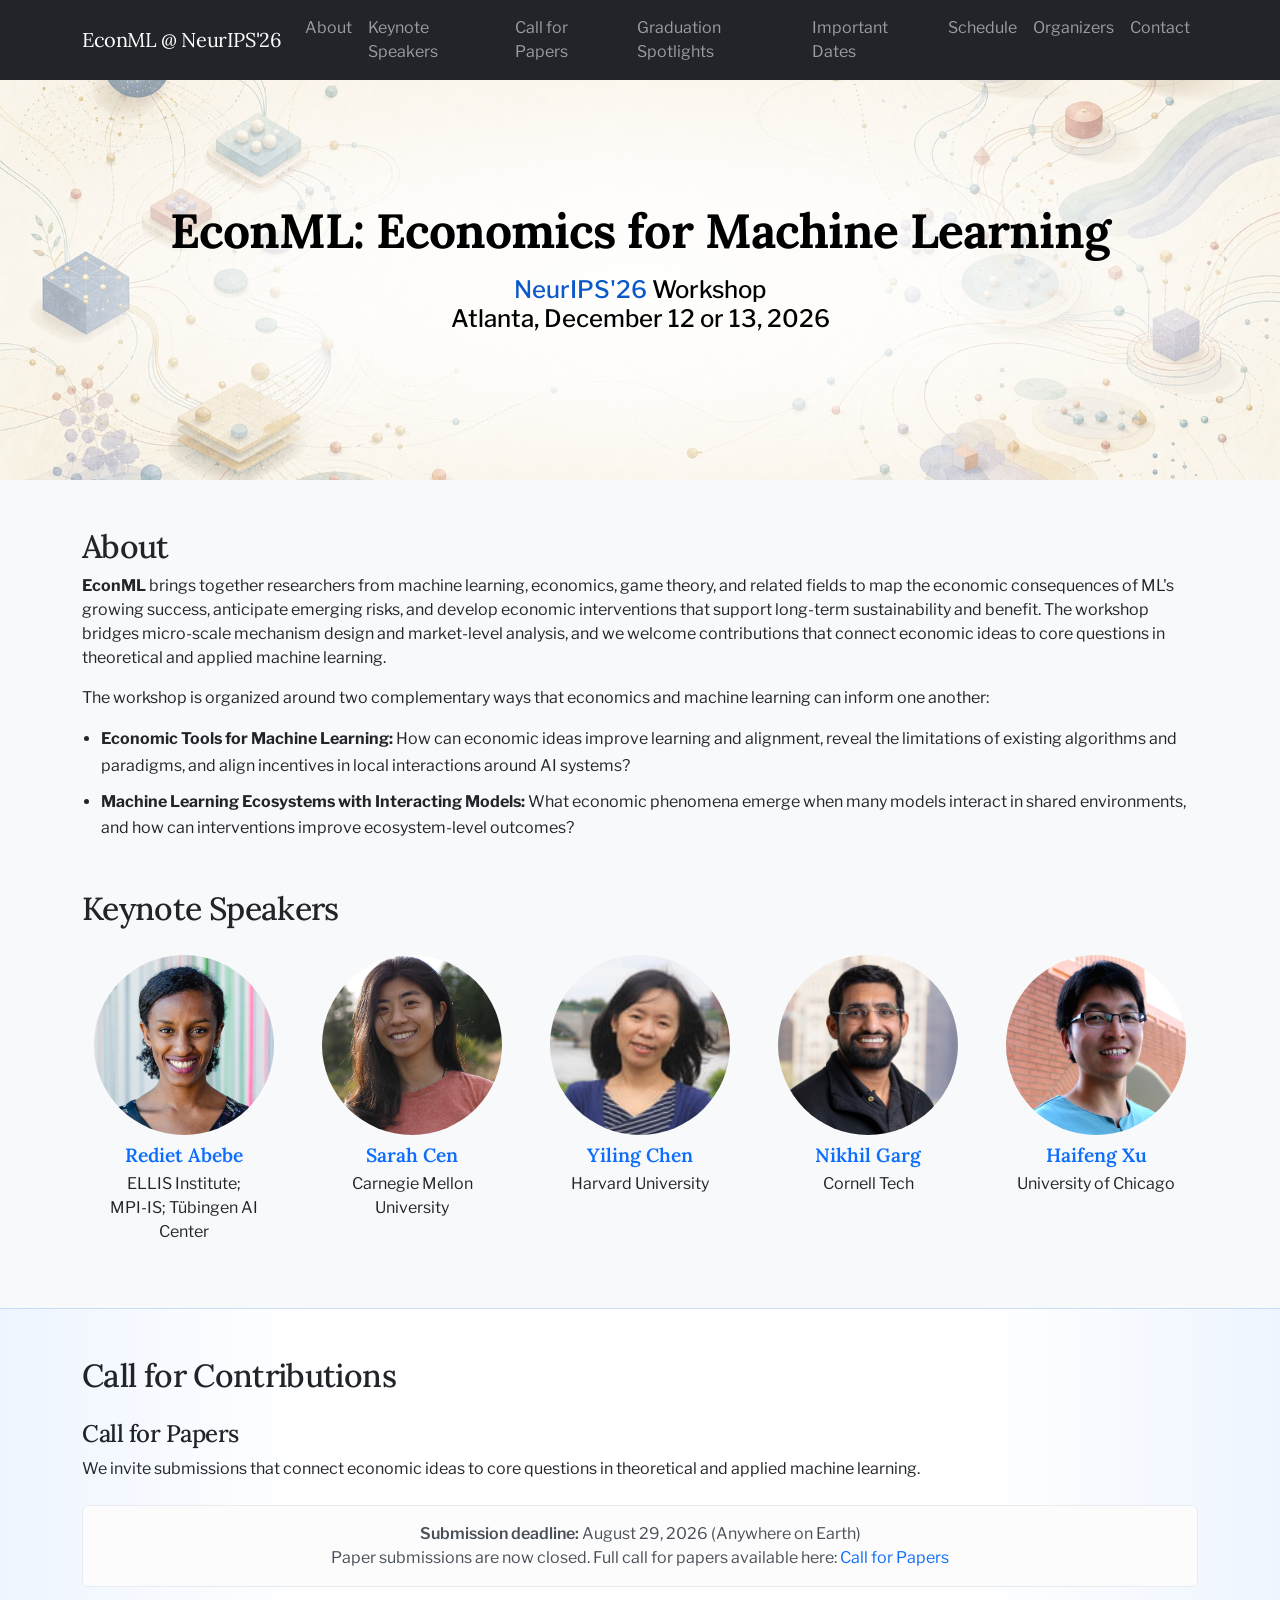
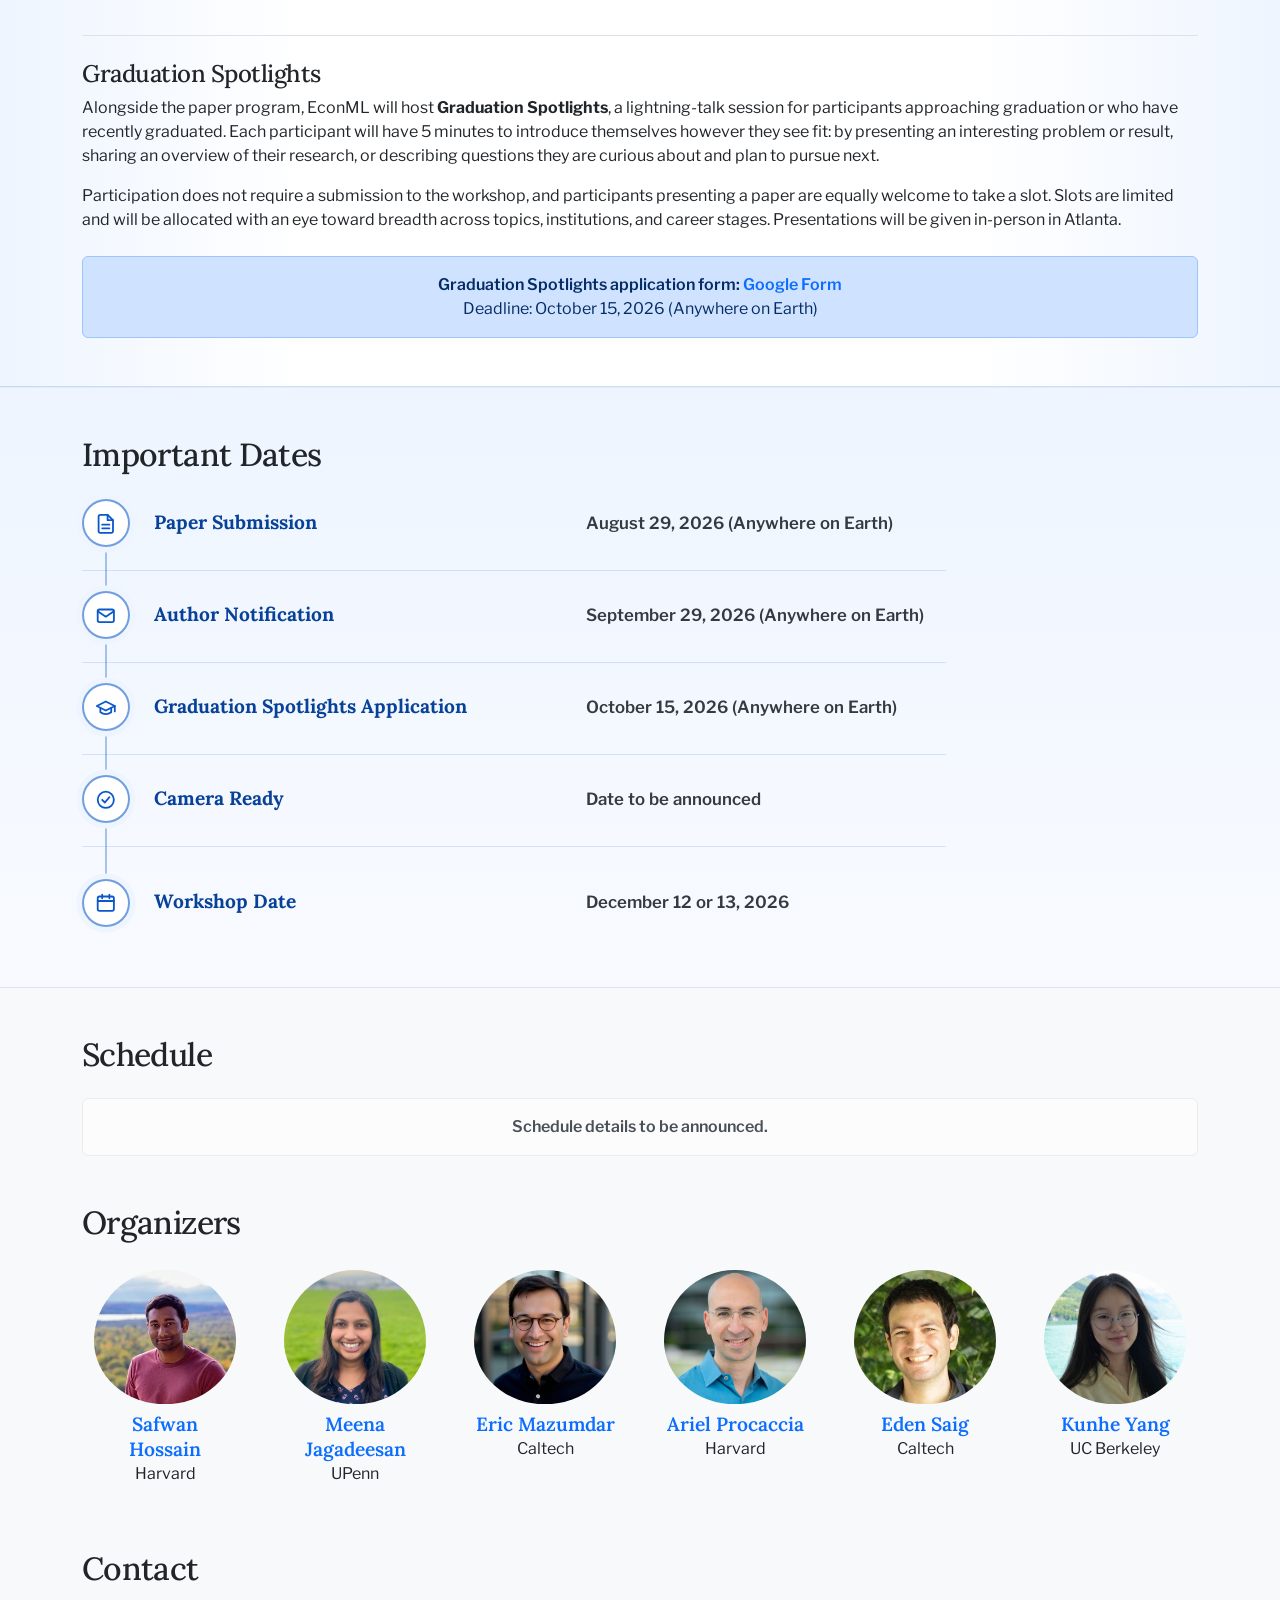
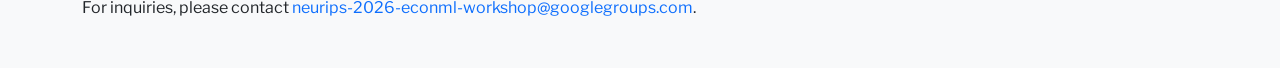
==== commit 804c424b: "Call for papers" ====
--- a/index.html
+++ b/index.html
@@ -168,7 +168,7 @@
           </p>
           <div class="alert alert-light fw-normal text-center mt-4 mb-0">
             <div><span class="fw-semibold">Submission deadline:</span> <time datetime="2026-08-29">August 29, 2026</time> (Anywhere on Earth)</div>
-            <div>Paper submissions are now closed. The the full call for papers is available here: <a href="cfp.html">Call for Papers</a></div>
+            <div>Paper submissions are now closed. Full call for papers available here: <a href="cfp.html">Call for Papers</a></div>
           </div>
         </section>
         <section class="mt-5 pt-4 border-top" id="graduation-spotlights">
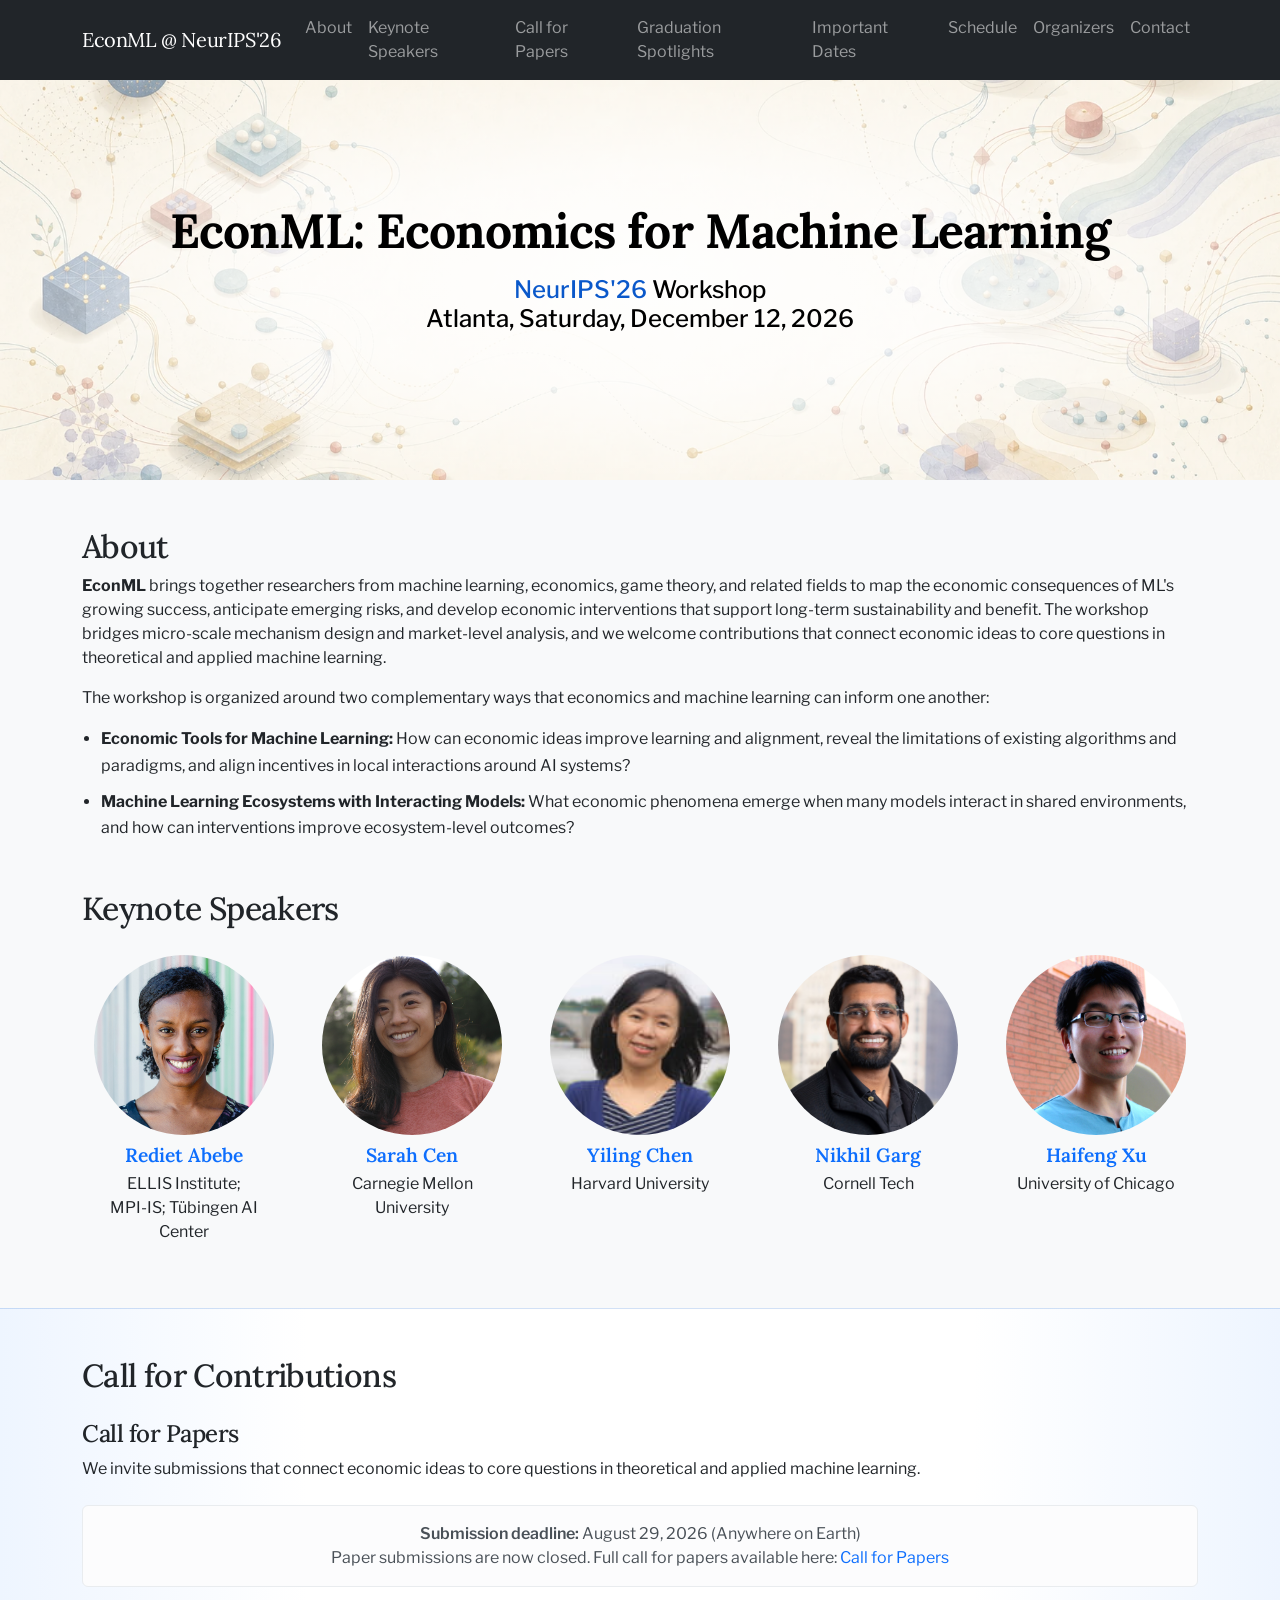
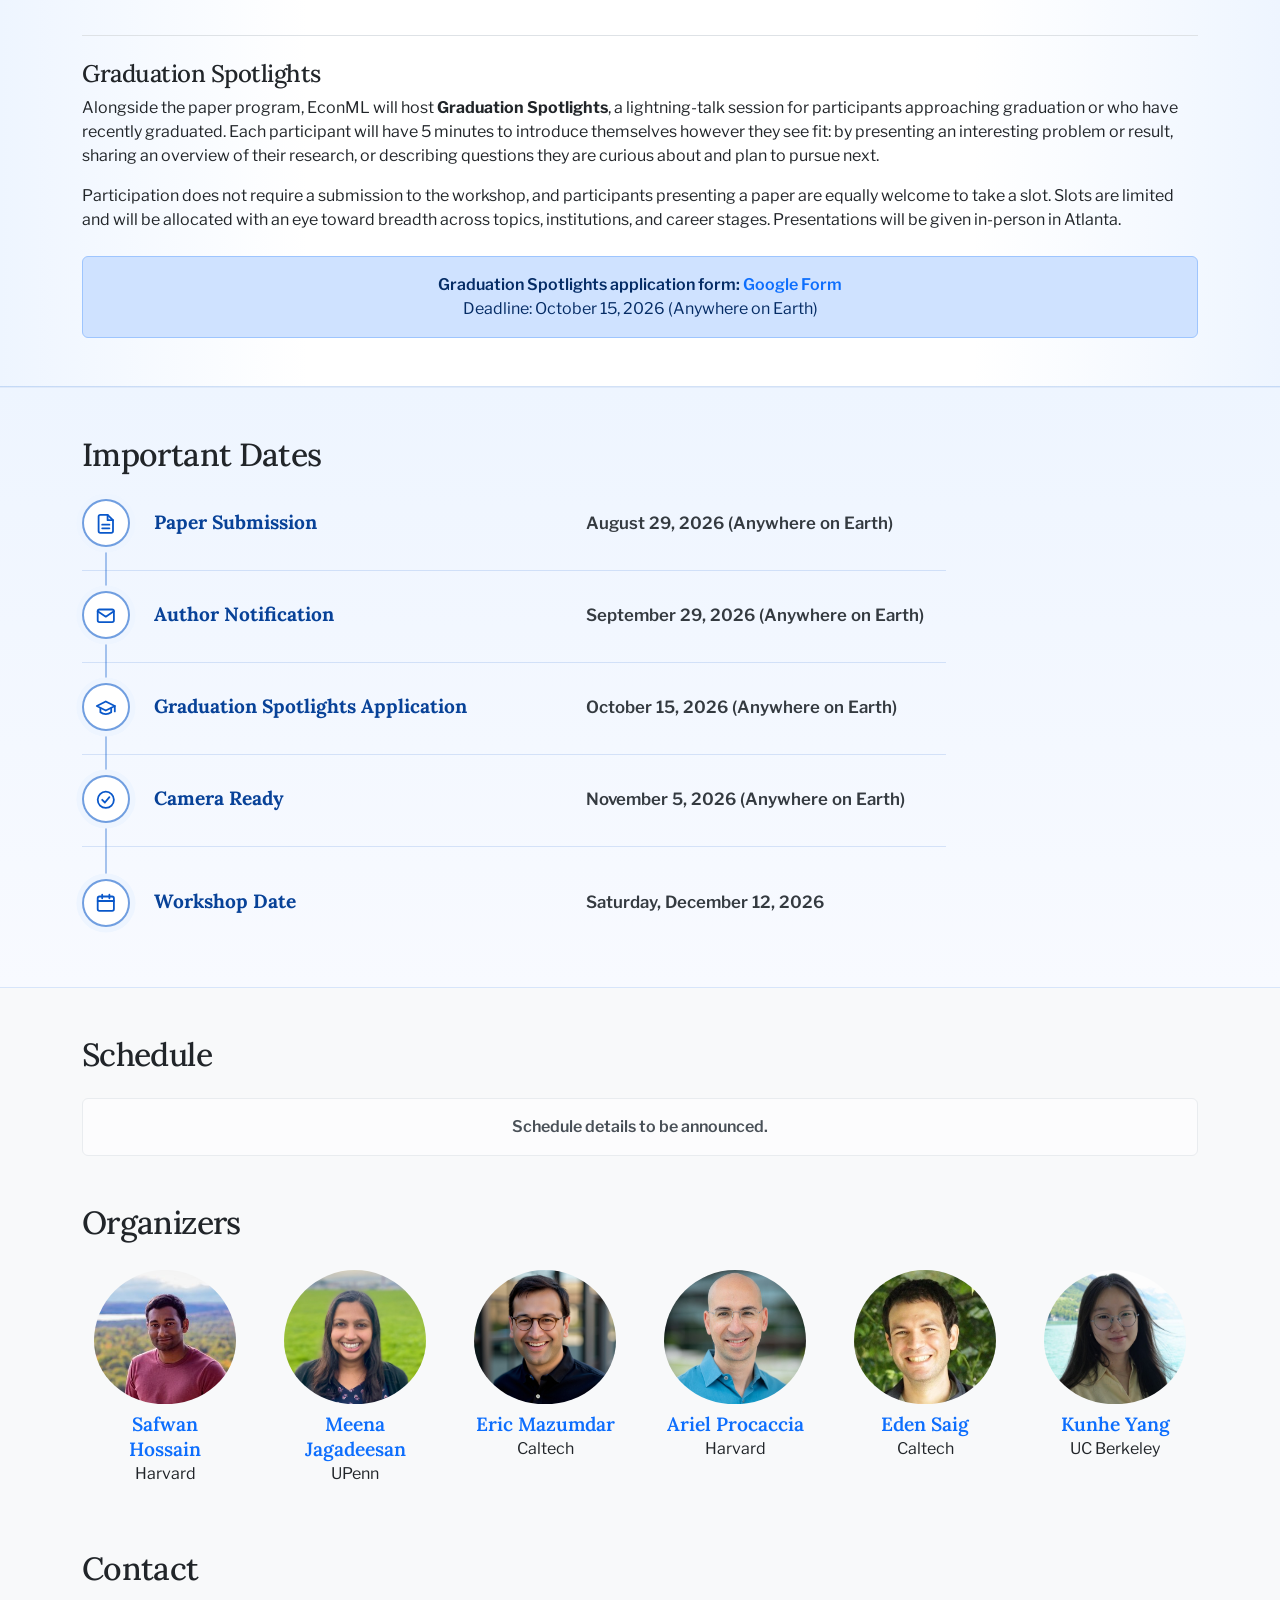
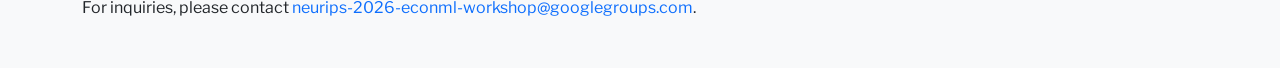
==== commit 63261b08: "Update dates" ====
--- a/index.html
+++ b/index.html
@@ -87,7 +87,7 @@
           <p class="mb-4 h4">
             <a href="https://neurips.cc/Conferences/2026" style="color: rgb(10, 88, 202);" class="link-underline link-underline-opacity-0 link-underline-opacity-100-hover">NeurIPS'26</a> Workshop
             <br>
-            Atlanta, December 12 or 13, 2026
+            Atlanta, Saturday, December 12, 2026
           </p>
         </div>
       </div>
@@ -242,8 +242,7 @@
             </div>
             <div class="date-timeline-content">
               <h3>Camera Ready</h3>
-              <!-- Replace with the confirmed camera-ready deadline. -->
-              <p class="date-value mb-0">Date to be announced</p>
+              <p class="date-value mb-0"><time datetime="2026-11-05">November 5, 2026</time> (Anywhere on Earth)</p>
             </div>
           </li>
           <li class="date-timeline-item">
@@ -255,7 +254,7 @@
             </div>
             <div class="date-timeline-content">
               <h3>Workshop Date</h3>
-              <p class="date-value mb-0">December 12 or 13, 2026</p>
+              <p class="date-value mb-0"><time datetime="2026-12-12">Saturday, December 12, 2026</time></p>
             </div>
           </li>
         </ol>
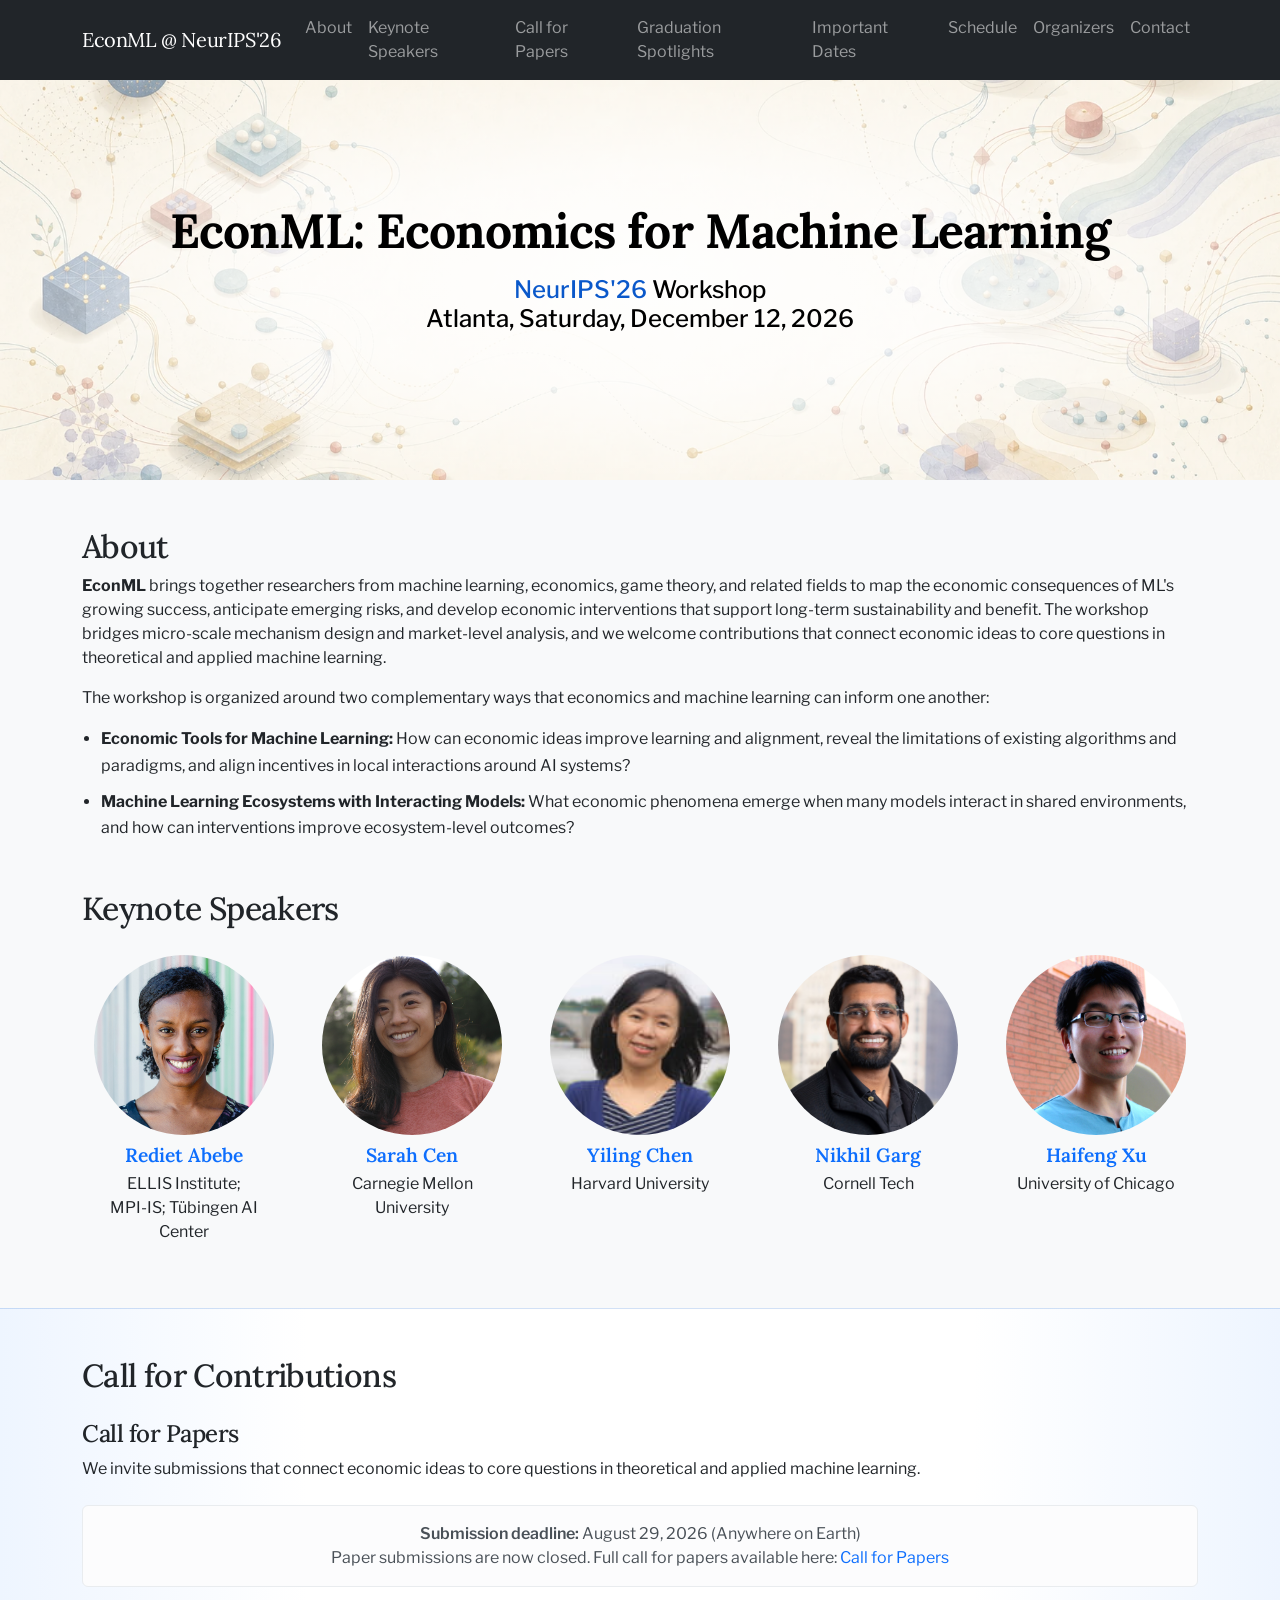
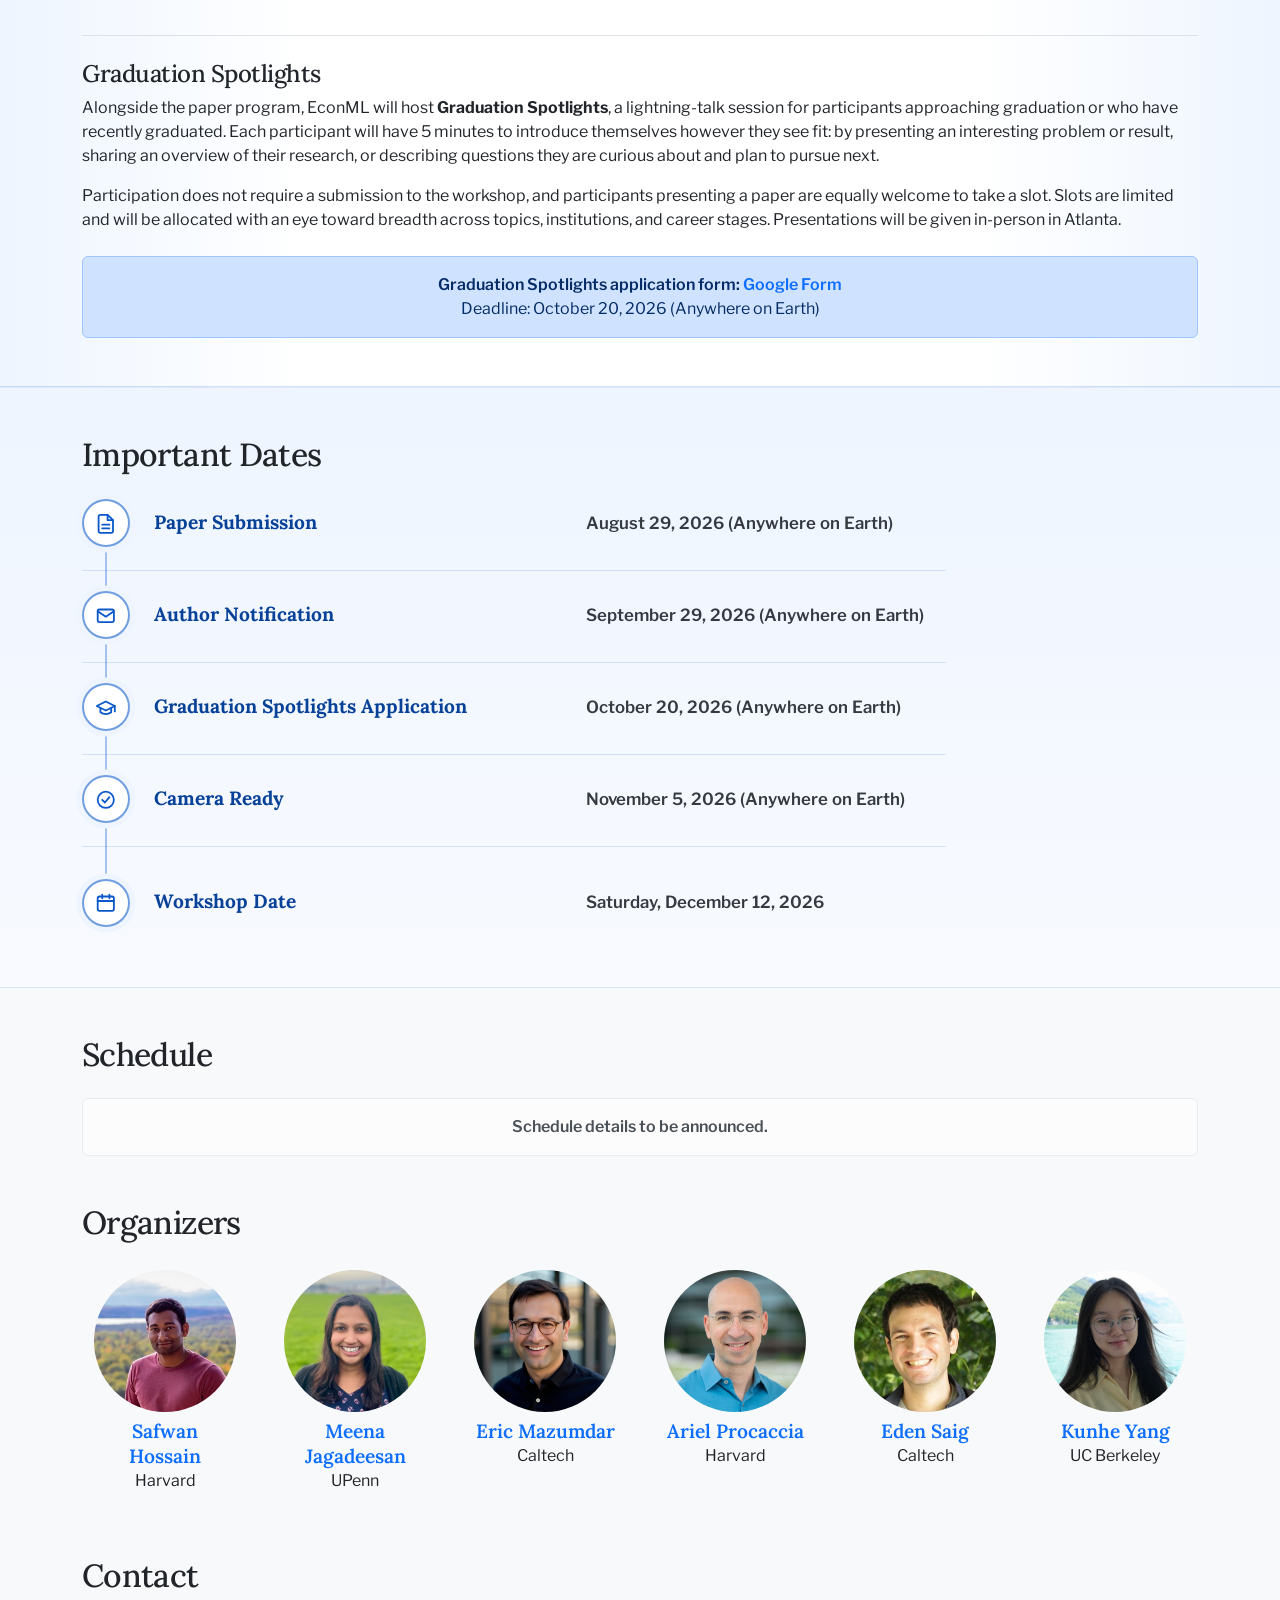
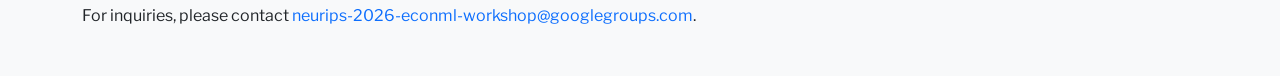
==== commit 53d663fe: "Update dates and style" ====
--- a/index.html
+++ b/index.html
@@ -26,7 +26,7 @@
         text-align: center;
       }
       .headshots img {
-        padding-bottom: 0.4em;
+        margin-bottom: 0.4em;
         aspect-ratio: 1 / 1;
         object-fit: cover;
         border-radius: 50%;
@@ -183,7 +183,7 @@
             <div>
               Graduation Spotlights application form: <a href="https://forms.gle/Y5Xvb1rfPPVktD3w7">Google Form</a>
             </div>
-            <div class="fw-normal">Deadline: <time datetime="2026-10-15">October 15, 2026</time> (Anywhere on Earth)</div>
+            <div class="fw-normal">Deadline: <time datetime="2026-10-20">October 20, 2026</time> (Anywhere on Earth)</div>
           </div>
         </section>
       </div>
@@ -230,7 +230,7 @@
             </div>
             <div class="date-timeline-content">
               <h3>Graduation Spotlights Application</h3>
-              <p class="date-value mb-0"><time datetime="2026-10-15">October 15, 2026</time> (Anywhere on Earth)</p>
+              <p class="date-value mb-0"><time datetime="2026-10-20">October 20, 2026</time> (Anywhere on Earth)</p>
             </div>
           </li>
           <li class="date-timeline-item">
--- a/styles.css
+++ b/styles.css
@@ -57,7 +57,7 @@
   display: block;
   width: 100%;
   height: 100%;
-  padding-bottom: 0;
+  margin-bottom: 0;
   aspect-ratio: auto;
   object-fit: cover;
   border-radius: 0;
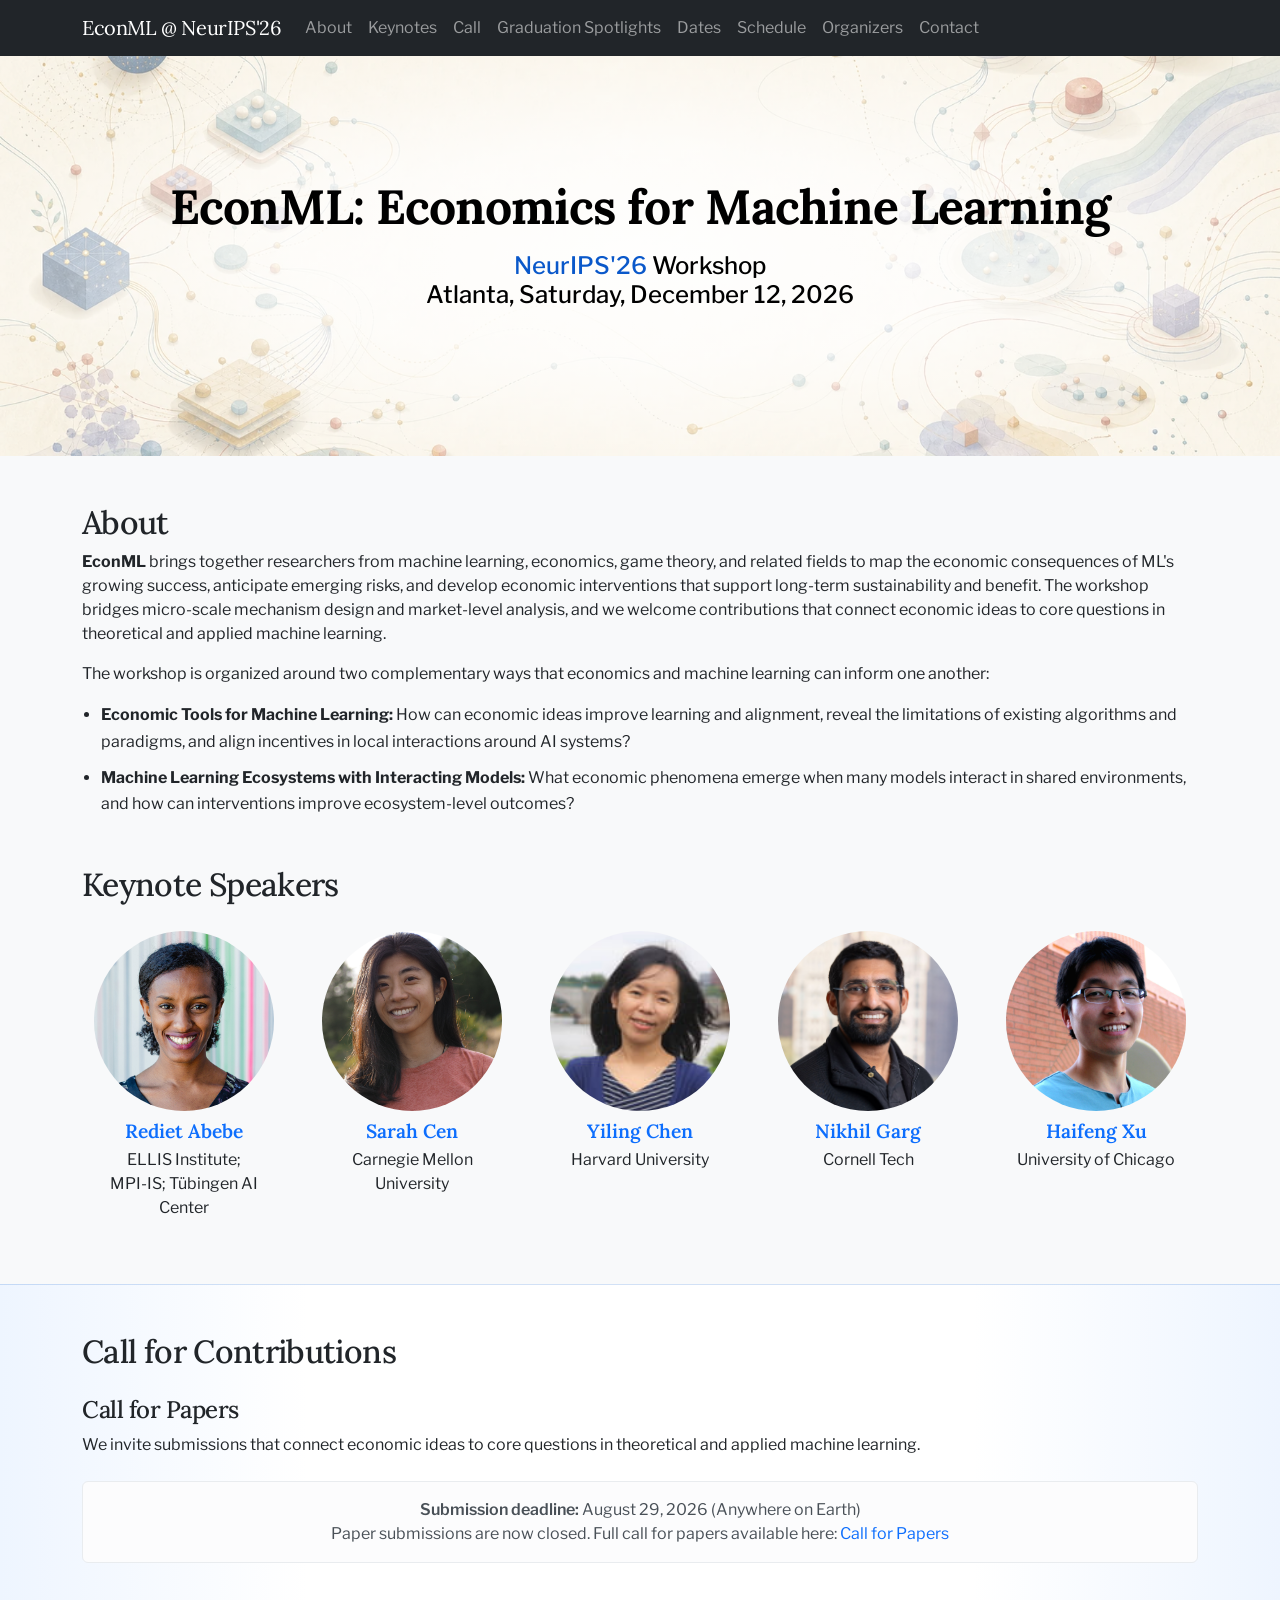
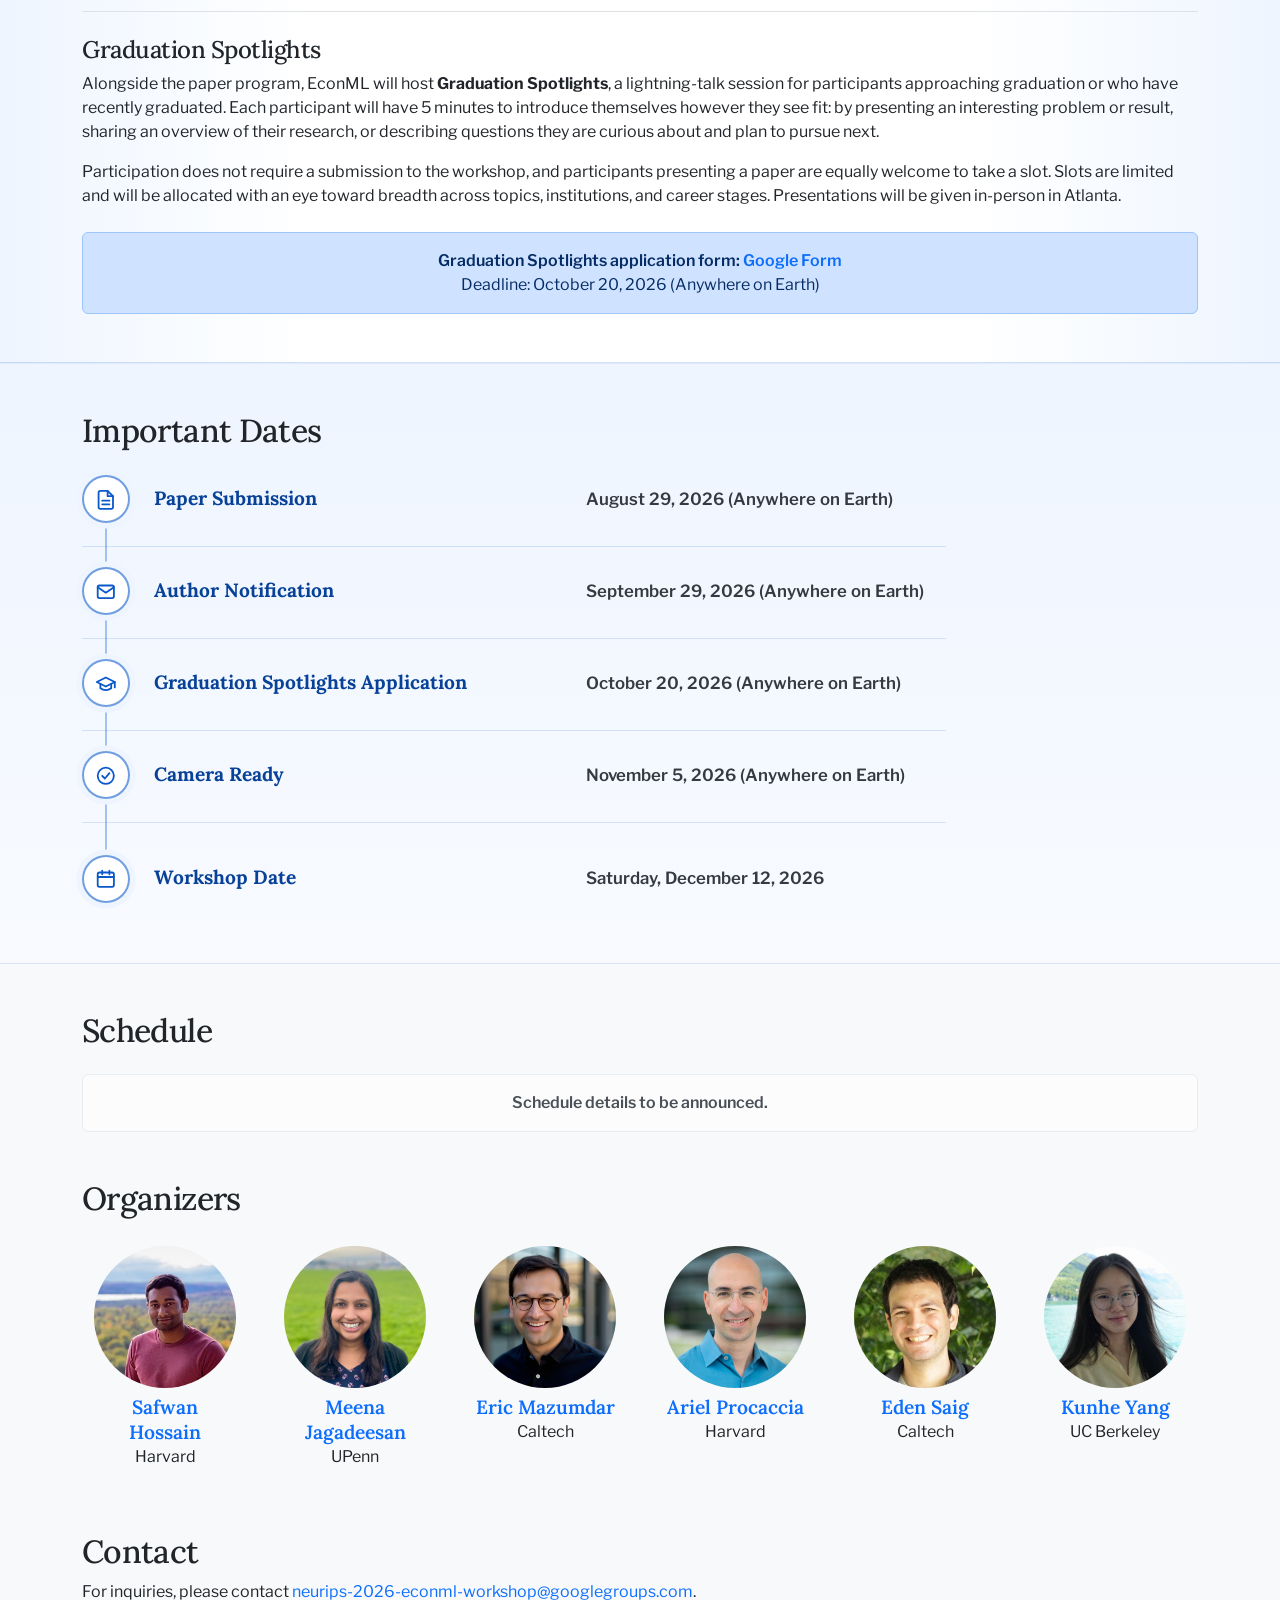
==== commit 993ec81f: "Navbar" ====
--- a/index.html
+++ b/index.html
@@ -49,16 +49,16 @@
               <a class="nav-link" href="#about">About</a>
             </li>
             <li class="nav-item">
-              <a class="nav-link" href="#speakers">Keynote Speakers</a>
-            </li>
-            <li class="nav-item">
-              <a class="nav-link" href="cfp.html">Call for Papers</a>
+              <a class="nav-link" href="#speakers">Keynotes</a>
+            </li>
+            <li class="nav-item">
+              <a class="nav-link" href="cfp.html">Call</a>
             </li>
             <li class="nav-item">
               <a class="nav-link" href="#graduation-spotlights">Graduation Spotlights</a>
             </li>
             <li class="nav-item">
-              <a class="nav-link" href="#important-dates">Important Dates</a>
+              <a class="nav-link" href="#important-dates">Dates</a>
             </li>
             <li class="nav-item">
               <a class="nav-link" href="#schedule">Schedule</a>
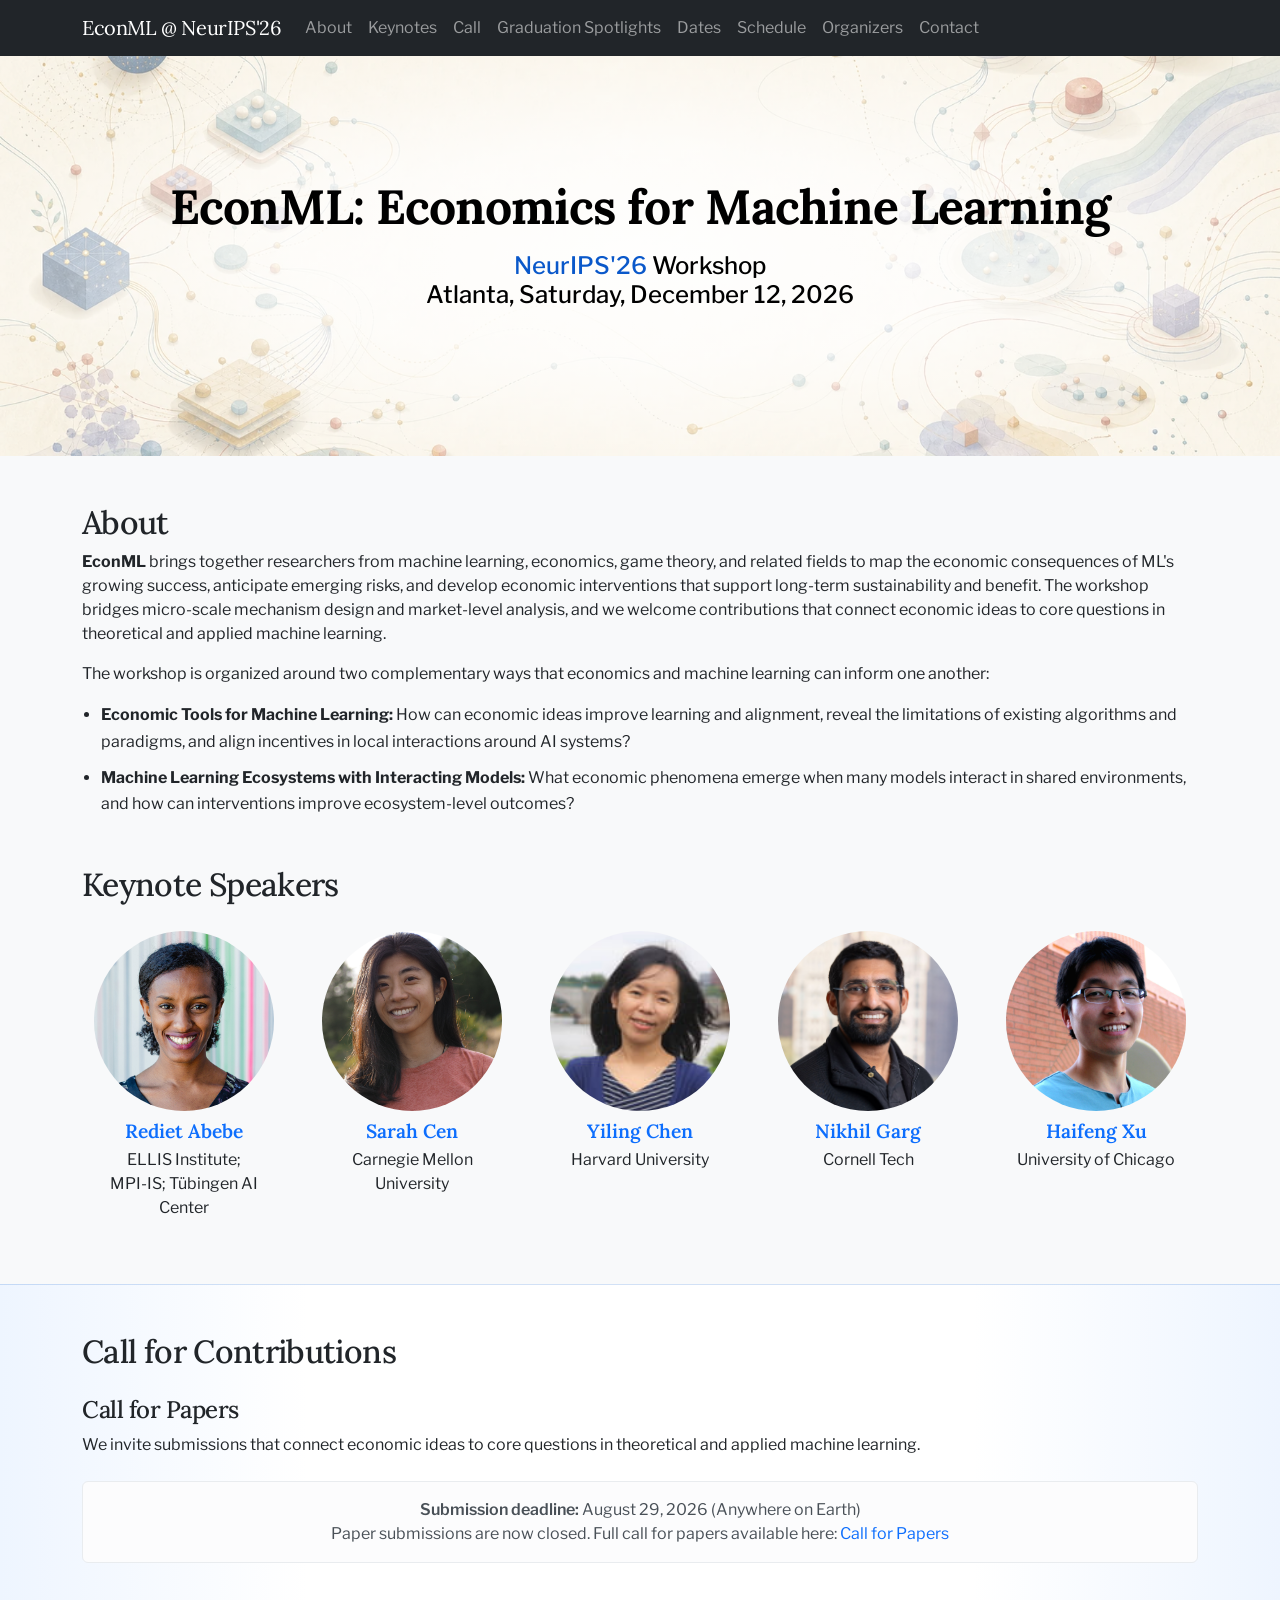
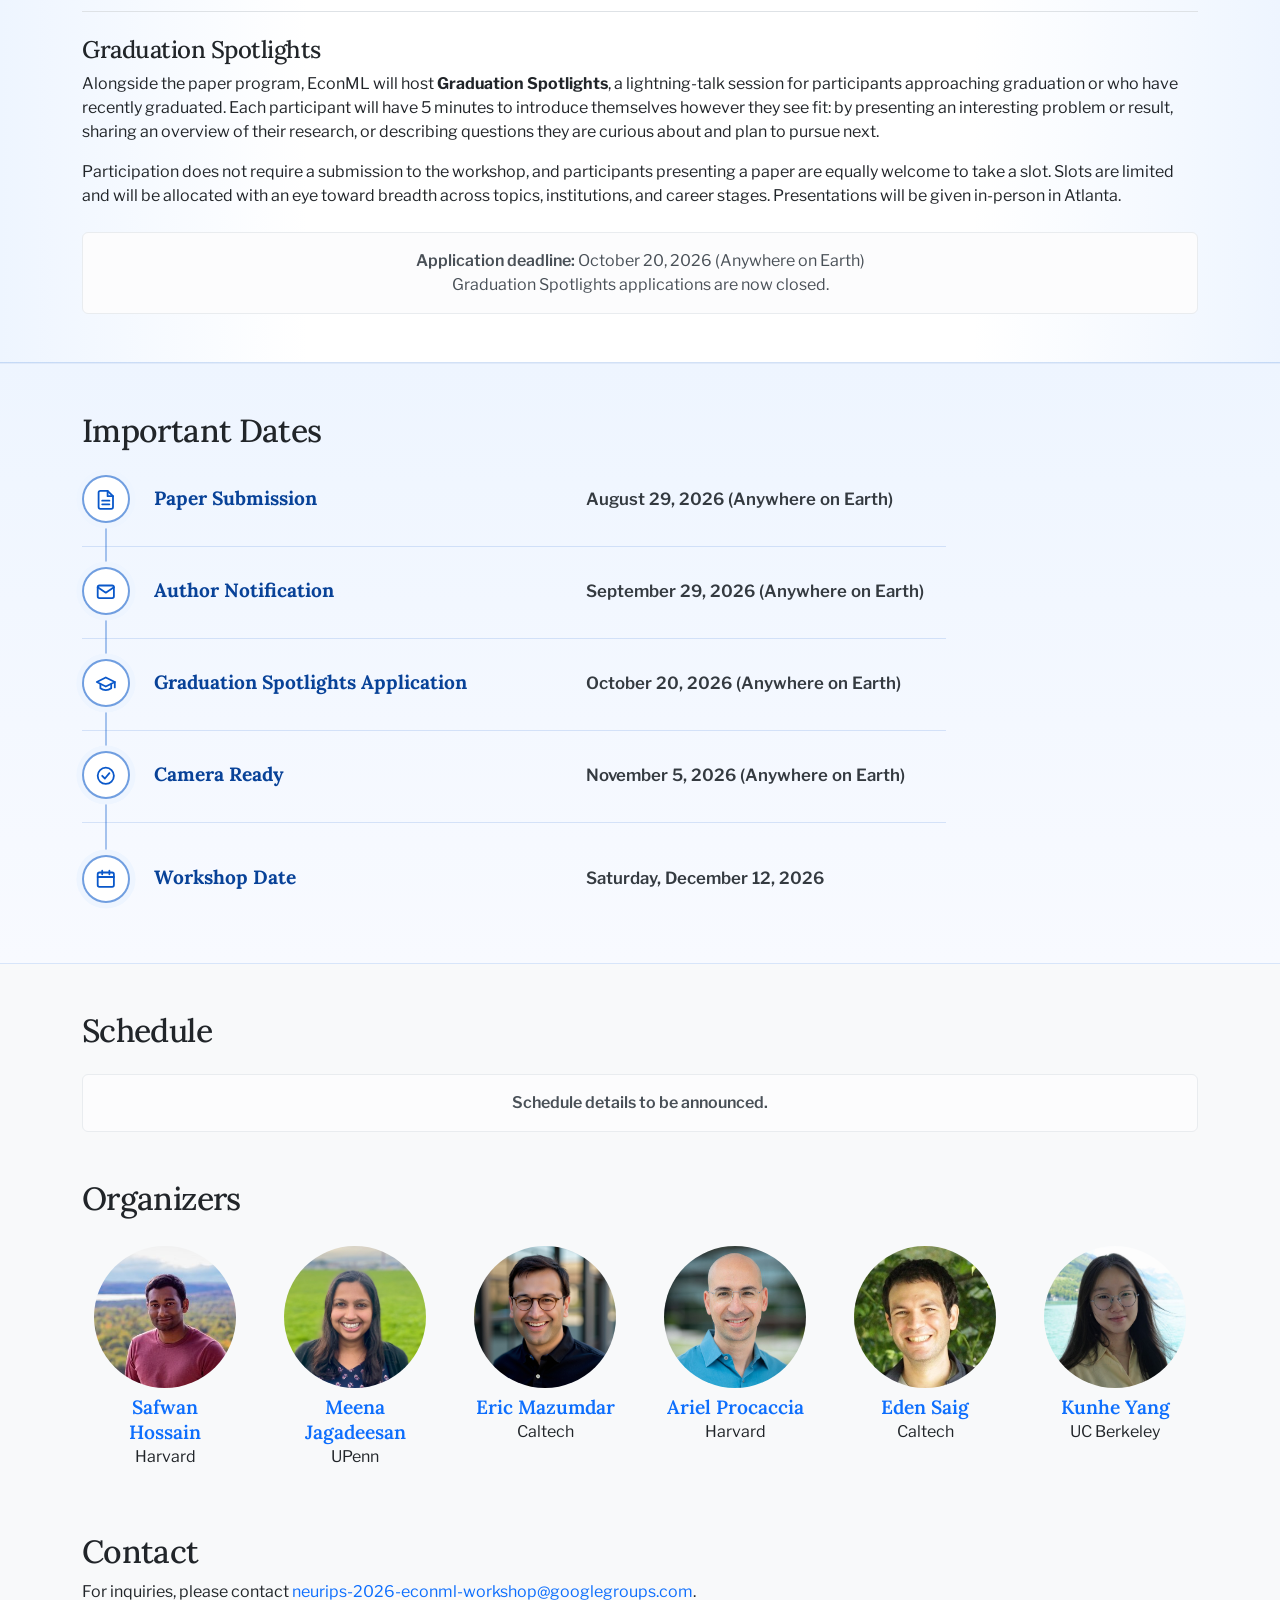
==== commit 821509b1: "Graduation Spotlights applications are now closed" ====
--- a/index.html
+++ b/index.html
@@ -179,11 +179,9 @@
           <p>
             Participation does not require a submission to the workshop, and participants presenting a paper are equally welcome to take a slot. Slots are limited and will be allocated with an eye toward breadth across topics, institutions, and career stages. Presentations will be given in-person in Atlanta.
           </p>
-          <div class="alert alert-primary text-center fw-semibold mt-4 mb-0">
-            <div>
-              Graduation Spotlights application form: <a href="https://forms.gle/Y5Xvb1rfPPVktD3w7">Google Form</a>
-            </div>
-            <div class="fw-normal">Deadline: <time datetime="2026-10-20">October 20, 2026</time> (Anywhere on Earth)</div>
+          <div class="alert alert-light fw-normal text-center mt-4 mb-0">
+            <div><span class="fw-semibold">Application deadline:</span> <time datetime="2026-10-20">October 20, 2026</time> (Anywhere on Earth)</div>
+            <div>Graduation Spotlights applications are now closed.</div>
           </div>
         </section>
       </div>
